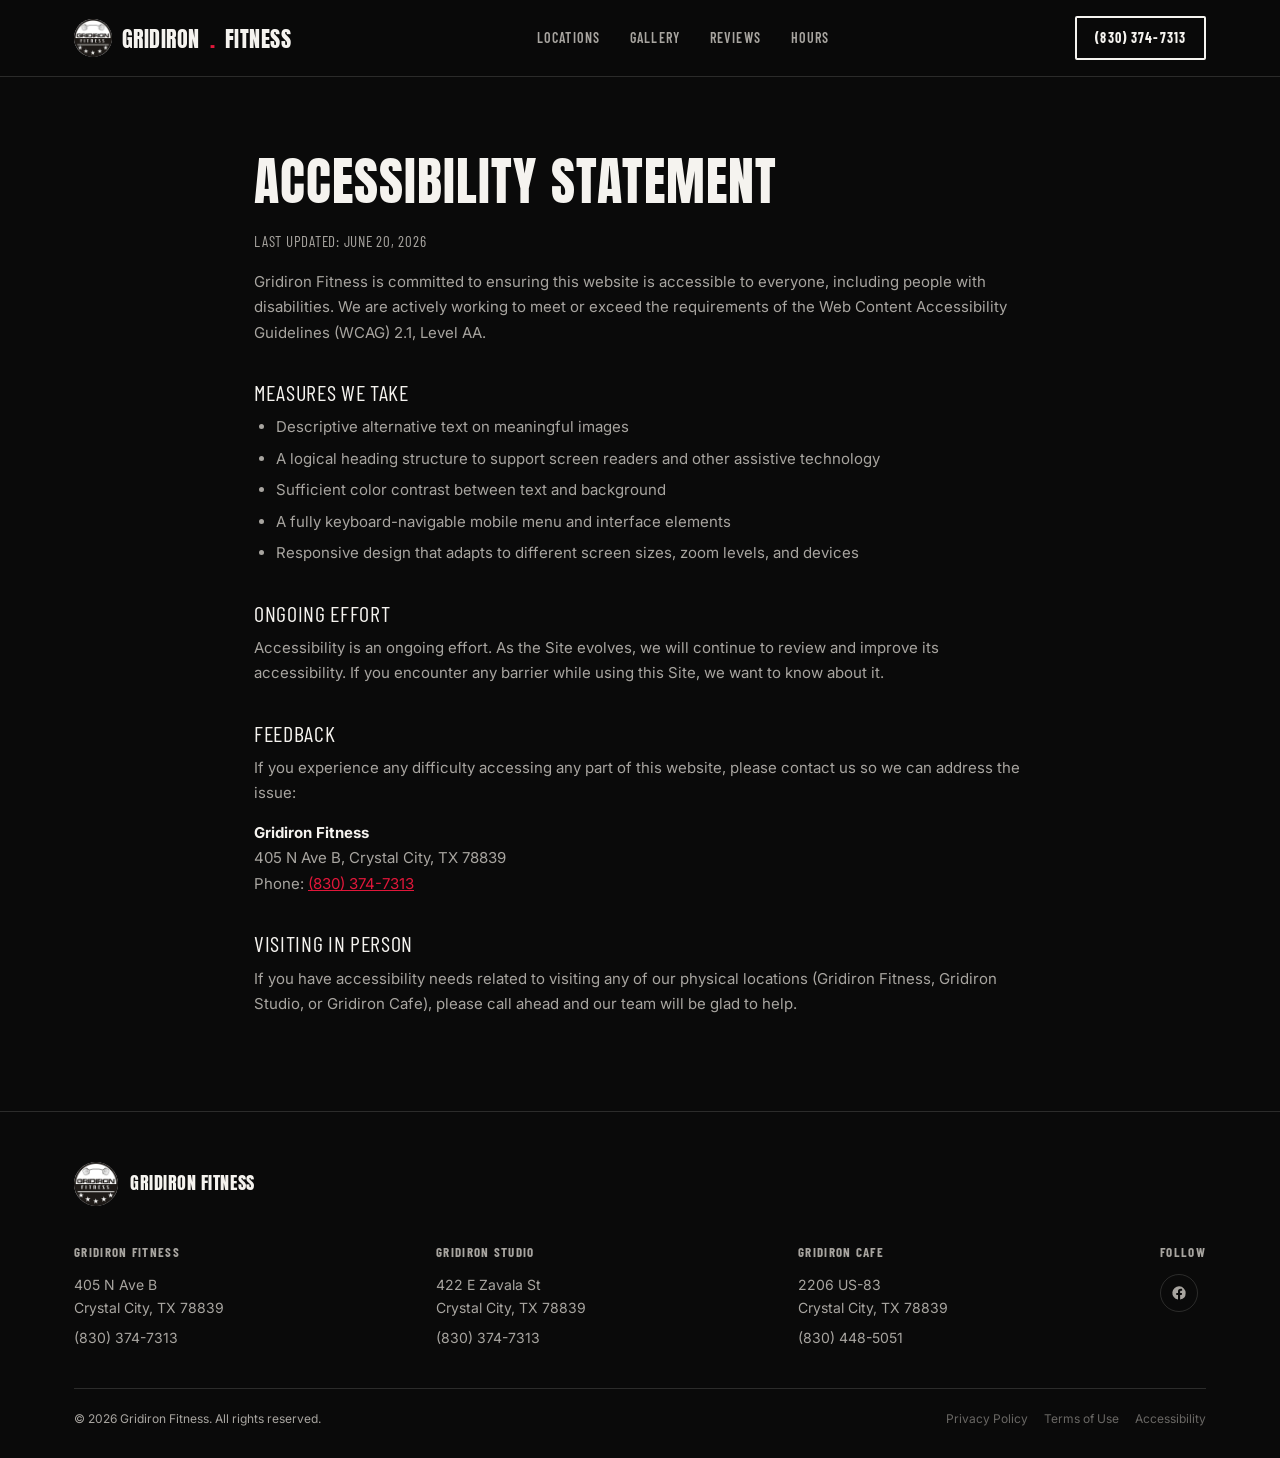
==== accessibility.html @ 824ed654 "Add files via upload" ====
<!DOCTYPE html>
<html lang="en">
<head>
<meta charset="UTF-8">
<meta name="viewport" content="width=device-width, initial-scale=1.0, maximum-scale=5.0">
<link rel="icon" type="image/webp" href="images/favicon.webp">
<link rel="apple-touch-icon" href="images/favicon.webp">
<meta name="theme-color" content="#c8102e">
<link rel="stylesheet" href="styles.css">
<link rel="preconnect" href="https://fonts.googleapis.com">
<link rel="preconnect" href="https://fonts.gstatic.com" crossorigin>
<link href="https://fonts.googleapis.com/css2?family=Anton&family=Barlow+Condensed:wght@500;600;700&family=Inter:wght@400;500;600;700&display=swap" rel="stylesheet">
<title>Accessibility | Gridiron Fitness</title>
<meta name="description" content="Accessibility Statement for the Gridiron Fitness website — our commitment to an accessible experience for all visitors.">
<meta name="robots" content="noindex, follow">
<link rel="canonical" href="https://gridironfitnesstx.com/accessibility.html">
</head>
<body>

<header>
  <nav>
    <a href="index.html" class="logo"><img src="images/gridiron-fitness-logo.webp" alt="Gridiron Fitness logo" class="logo-img">GRIDIRON<span>.</span>FITNESS</a>
    <div class="nav-links">
      <a href="index.html#facilities">Locations</a>
      <a href="index.html#gallery">Gallery</a>
      <a href="index.html#reviews">Reviews</a>
      <a href="index.html#location">Hours</a>
    </div>
    <a href="tel:+18303747313" class="nav-cta">(830) 374-7313</a>
    <button class="burger" id="burgerBtn" aria-label="Open menu">
      <span></span><span></span><span></span>
    </button>
  </nav>
  <div class="mobile-menu" id="mobileMenu">
    <a href="index.html#facilities">Locations</a>
    <a href="index.html#gallery">Gallery</a>
    <a href="index.html#reviews">Reviews</a>
    <a href="index.html#location">Hours</a>
    <a href="tel:+18303747313" class="cta">Call (830) 374-7313</a>
  </div>
</header>

<main class="legal-page">
  <div class="wrap">

    <h1>Accessibility Statement</h1>
    <p class="legal-updated">Last Updated: June 20, 2026</p>

    <p>Gridiron Fitness is committed to ensuring this website is accessible to everyone, including people with disabilities. We are actively working to meet or exceed the requirements of the Web Content Accessibility Guidelines (WCAG) 2.1, Level AA.</p>

    <h2>Measures We Take</h2>
    <ul>
      <li>Descriptive alternative text on meaningful images</li>
      <li>A logical heading structure to support screen readers and other assistive technology</li>
      <li>Sufficient color contrast between text and background</li>
      <li>A fully keyboard-navigable mobile menu and interface elements</li>
      <li>Responsive design that adapts to different screen sizes, zoom levels, and devices</li>
    </ul>

    <h2>Ongoing Effort</h2>
    <p>Accessibility is an ongoing effort. As the Site evolves, we will continue to review and improve its accessibility. If you encounter any barrier while using this Site, we want to know about it.</p>

    <h2>Feedback</h2>
    <p>If you experience any difficulty accessing any part of this website, please contact us so we can address the issue:</p>
    <p><strong>Gridiron Fitness</strong><br>
    405 N Ave B, Crystal City, TX 78839<br>
    Phone: <a href="tel:+18303747313">(830) 374-7313</a></p>

    <h2>Visiting In Person</h2>
    <p>If you have accessibility needs related to visiting any of our physical locations (Gridiron Fitness, Gridiron Studio, or Gridiron Cafe), please call ahead and our team will be glad to help.</p>

  </div>
</main>

<footer>
  <div class="wrap">
    <div class="footer-brand">
      <img src="images/gridiron-fitness-logo-2.webp" alt="Gridiron Fitness logo" class="footer-logo">
      <span>GRIDIRON FITNESS</span>
    </div>
    <div class="footer-grid">
      <div class="footer-col">
        <h4>Gridiron Fitness</h4>
        <p>405 N Ave B<br>Crystal City, TX 78839</p>
        <a href="tel:+18303747313">(830) 374-7313</a>
      </div>
      <div class="footer-col">
        <h4>Gridiron Studio</h4>
        <p>422 E Zavala St<br>Crystal City, TX 78839</p>
        <a href="tel:+18303747313">(830) 374-7313</a>
      </div>
      <div class="footer-col">
        <h4>Gridiron Cafe</h4>
        <p>2206 US-83<br>Crystal City, TX 78839</p>
        <a href="tel:+18304485051">(830) 448-5051</a>
      </div>
      <div class="footer-col">
        <h4>Follow</h4>
        <div class="social-row">
          <a href="https://www.facebook.com/gridironfitnesstx/" target="_blank" rel="noopener" aria-label="Facebook">
            <svg width="16" height="16" viewBox="0 0 24 24" fill="currentColor"><path d="M22 12a10 10 0 1 0-11.5 9.9v-7H7.9V12h2.6V9.8c0-2.6 1.5-4 3.9-4 1.1 0 2.3.2 2.3.2v2.5h-1.3c-1.3 0-1.7.8-1.7 1.6V12h2.8l-.4 2.9h-2.4v7A10 10 0 0 0 22 12z"/></svg>
          </a>
        </div>
      </div>
    </div>
    <div class="footer-legal">
      <p>© 2026 Gridiron Fitness. All rights reserved.</p>
      <div style="display:flex; gap:16px; flex-wrap:wrap;">
        <a href="privacy-policy.html">Privacy Policy</a>
        <a href="terms-of-use.html">Terms of Use</a>
        <a href="accessibility.html">Accessibility</a>
      </div>
    </div>
  </div>
</footer>


<script>
const burgerBtn = document.getElementById('burgerBtn');
const mobileMenu = document.getElementById('mobileMenu');
burgerBtn.addEventListener('click', () => {
  mobileMenu.classList.toggle('open');
});
mobileMenu.querySelectorAll('a').forEach(a => {
  a.addEventListener('click', () => mobileMenu.classList.remove('open'));
});
</script>

</body>
</html>
---- styles.css ----
:root{
  --black:#0a0a0a;
  --black-2:#141414;
  --black-3:#1f1f1f;
  --red:#c8102e;
  --red-deep:#7a0c1d;
  --red-bright:#e0173a;
  --white:#f5f3ef;
  --white-dim:#a8a5a0;
  --line: rgba(245,243,239,0.14);
  --maxw: 1180px;
}
*{box-sizing:border-box; margin:0; padding:0;}
html{scroll-behavior:smooth;}
body{
  background:var(--black);
  color:var(--white);
  font-family:'Inter',sans-serif;
  line-height:1.6;
  -webkit-font-smoothing:antialiased;
  overflow-x:hidden;
}
img{max-width:100%; display:block;}
a{color:inherit; text-decoration:none;}
.wrap{max-width:var(--maxw); margin:0 auto; padding:0 24px;}
.eyebrow{
  font-family:'Barlow Condensed',sans-serif;
  font-weight:700;
  text-transform:uppercase;
  letter-spacing:0.22em;
  font-size:13px;
  color:var(--red-bright);
}
h1,h2,h3{font-family:'Anton',sans-serif; font-weight:400; letter-spacing:0.01em; text-transform:uppercase;}
h2{font-size:clamp(28px,4.5vw,46px); margin-bottom:14px; line-height:1.05;}
h3{font-size:20px; letter-spacing:0.03em;}
p{color:var(--white-dim);}
.section{padding:80px 0;}
.section-head{max-width:640px; margin-bottom:48px;}
.section-head.center{margin-left:auto; margin-right:auto; text-align:center;}

/* yard-line divider */
.yardline{
  width:100%; height:1px;
  background-image:repeating-linear-gradient(90deg,var(--line) 0 18px, transparent 18px 34px);
}

/* Buttons */
.btn{
  display:inline-flex; align-items:center; gap:8px;
  font-family:'Barlow Condensed',sans-serif;
  font-weight:700; text-transform:uppercase; letter-spacing:0.1em;
  font-size:15px;
  padding:14px 28px;
  border-radius:2px;
  cursor:pointer;
  border:2px solid transparent;
  transition:transform .15s ease, background .2s ease, color .2s ease, border-color .2s ease;
}
.btn:hover{transform:translateY(-2px);}
.btn-primary{background:var(--red); color:var(--white);}
.btn-primary:hover{background:var(--red-bright);}
.btn-outline{border-color:var(--white); color:var(--white); background:transparent;}
.btn-outline:hover{background:var(--white); color:var(--black);}

/* NAV */
header{
  position:fixed; top:0; left:0; right:0; z-index:200;
  background:rgba(10,10,10,0.92);
  backdrop-filter:blur(8px);
  border-bottom:1px solid var(--line);
}
nav{
  max-width:var(--maxw); margin:0 auto; padding:16px 24px;
  display:flex; align-items:center; justify-content:space-between;
}
.logo{
  font-family:'Anton',sans-serif; font-size:22px; letter-spacing:0.02em; text-transform:uppercase; color:var(--white);
  display:flex; align-items:center; gap:10px;
}
.logo-img{height:38px; width:38px; border-radius:50%; object-fit:cover;}
.logo span{color:var(--red-bright);}
.nav-links{display:none; gap:30px; align-items:center;}
.nav-links a{
  font-family:'Barlow Condensed',sans-serif; font-weight:600; text-transform:uppercase; letter-spacing:0.08em; font-size:14px;
  color:var(--white-dim);
}
.nav-links a:hover{color:var(--white);}
.nav-cta{
  display:none;
  border:2px solid var(--white); color:var(--white);
  font-family:'Barlow Condensed',sans-serif; font-weight:700; text-transform:uppercase; letter-spacing:0.08em; font-size:14px;
  padding:9px 18px; border-radius:2px;
  transition:background .2s, color .2s;
}
.nav-cta:hover{background:var(--white); color:var(--black);}
.burger{
  display:flex; flex-direction:column; gap:5px; background:none; border:none; cursor:pointer; padding:6px;
}
.burger span{width:24px; height:2px; background:var(--white); transition:.2s;}
.mobile-menu{
  display:none; flex-direction:column; gap:0;
  background:var(--black-2); border-bottom:1px solid var(--line);
}
.mobile-menu.open{display:flex;}
.mobile-menu a{
  padding:16px 24px; border-top:1px solid var(--line);
  font-family:'Barlow Condensed',sans-serif; font-weight:600; text-transform:uppercase; letter-spacing:0.08em; font-size:15px;
  color:var(--white-dim);
}
.mobile-menu a.cta{color:var(--red-bright);}

@media(min-width:880px){
  .nav-links{display:flex;}
  .nav-cta{display:inline-block;}
  .burger{display:none;}
}

/* HERO */
.hero{
  position:relative;
  min-height:100svh;
  display:flex; align-items:center;
  padding-top:90px;
  background:var(--black-2);
  overflow:hidden;
}
.hero-bg-img{
  position:absolute; inset:0; width:100%; height:100%;
  object-fit:cover; object-position:center 35%;
  z-index:0;
}
.hero::before{
  /* faint oversized yard number for texture - signature element */
  content:"45";
  position:absolute;
  right:-40px; top:50%; transform:translateY(-50%);
  font-family:'Anton',sans-serif;
  font-size:min(60vw,560px);
  color:rgba(245,243,239,0.05);
  line-height:1;
  pointer-events:none;
  user-select:none;
  z-index:1;
}
.hero::after{
  content:"";
  position:absolute; inset:0;
  background:
    radial-gradient(ellipse at 70% 20%, rgba(200,16,46,0.22), transparent 55%),
    linear-gradient(180deg, rgba(10,10,10,0.62), rgba(10,10,10,0.95));
  z-index:1;
  pointer-events:none;
}
.hero-inner{position:relative; z-index:2; max-width:var(--maxw); margin:0 auto; padding:60px 24px; width:100%;}
.hero h1{
  font-size:clamp(40px,8vw,84px);
  line-height:0.96;
  margin:18px 0 22px;
  max-width:820px;
}
.hero h1 .accent{color:var(--red-bright);}
.hero-sub{font-size:18px; max-width:520px; margin-bottom:34px;}
.hero-actions{display:flex; flex-wrap:wrap; gap:14px;}

/* photo upload note for hero (visible only as html comment guidance) */
.hero-photo-note{
  margin-top:28px; font-size:13px; color:var(--white-dim);
  border-left:2px solid var(--red); padding-left:12px;
}

/* SCOREBOARD STAT STRIP */
.scoreboard{
  background:var(--black-2);
  border-top:1px solid var(--line);
  border-bottom:1px solid var(--line);
}
.scoreboard-grid{
  display:grid; grid-template-columns:repeat(2,1fr); 
  max-width:var(--maxw); margin:0 auto;
}
.score-cell{
  padding:28px 20px; text-align:center;
  border-right:1px solid var(--line);
  border-bottom:1px solid var(--line);
}
.score-cell:nth-child(2n){border-right:none;}
.score-num{
  font-family:'Anton',sans-serif; font-size:clamp(30px,5vw,46px);
  color:var(--red-bright);
  text-shadow:0 0 18px rgba(224,23,58,0.35);
}
.score-label{
  font-family:'Barlow Condensed',sans-serif; font-weight:600; text-transform:uppercase; letter-spacing:0.12em; font-size:12px;
  color:var(--white-dim); margin-top:4px;
}
@media(min-width:700px){
  .scoreboard-grid{grid-template-columns:repeat(4,1fr);}
  .score-cell:nth-child(2n){border-right:1px solid var(--line);}
  .score-cell:nth-child(4n){border-right:none;}
  .score-cell{border-bottom:none;}
}

/* GALLERY */
.gallery-grid{
  display:grid; grid-template-columns:1fr 1fr; gap:14px;
}
.insta-grid{display:grid; grid-template-columns:1fr; gap:20px; justify-items:center;}
.insta-grid .instagram-media{ width:100% !important; max-width:340px !important; min-width:0 !important; }
@media(min-width:700px){.gallery-grid{grid-template-columns:repeat(3,1fr);} .insta-grid{grid-template-columns:repeat(3,1fr);}}
.gallery-item{
  position:relative; aspect-ratio:4/5; overflow:hidden;
  border:1px solid var(--line); background:var(--black-2);
  cursor:pointer;
}
.gallery-item img{width:100%; height:100%; object-fit:cover; transition:transform .35s ease;}
.gallery-item:hover img{transform:scale(1.05);}
.photo-placeholder{
  width:100%; height:100%;
  display:flex; flex-direction:column; align-items:center; justify-content:center; gap:10px;
  text-align:center; padding:16px;
  border:1px dashed rgba(245,243,239,0.25);
}
.photo-placeholder svg{width:34px; height:34px; opacity:0.5;}
.photo-placeholder p{
  font-family:'Barlow Condensed',sans-serif; font-weight:600; text-transform:uppercase; letter-spacing:0.06em; font-size:13px;
  color:var(--white-dim);
}
.photo-placeholder small{color:rgba(168,165,160,0.6); font-size:11px;}

/* FACILITIES (three spots) */
.facility-grid{display:grid; grid-template-columns:1fr; gap:20px;}
@media(min-width:700px){.facility-grid{grid-template-columns:repeat(2,1fr);}}
@media(min-width:1040px){.facility-grid{grid-template-columns:repeat(3,1fr);}}
.facility-card{
  padding:36px 30px;
  border:1px solid var(--line);
}
.facility-card.dark{background:var(--black-2);}
.facility-card.redfill{background:linear-gradient(160deg,var(--red-deep),var(--black-2) 70%);}
.facility-card.black3{background:var(--black-3);}
.facility-tag{
  display:inline-block; font-family:'Barlow Condensed',sans-serif; font-weight:700; text-transform:uppercase; letter-spacing:0.1em; font-size:12px;
  padding:5px 12px; border:1px solid var(--red-bright); color:var(--red-bright); margin-bottom:16px;
}
.facility-card h3{font-size:26px; margin-bottom:6px;}
.facility-meta{font-family:'Barlow Condensed',sans-serif; letter-spacing:0.04em; color:var(--white-dim); font-size:14px; margin-bottom:16px;}
.facility-card ul{list-style:none; margin:18px 0 24px;}
.facility-card li{padding:7px 0; border-top:1px solid var(--line); color:var(--white-dim); font-size:15px;}
.facility-card li:first-child{border-top:none;}
.facility-actions{display:flex; gap:10px; flex-wrap:wrap;}

/* REVIEWS */
.review-grid{display:grid; grid-template-columns:1fr; gap:18px;}
@media(min-width:780px){.review-grid{grid-template-columns:repeat(3,1fr);}}
.review-card{
  background:var(--black-2); border:1px solid var(--line); padding:26px;
  display:flex; flex-direction:column; gap:14px;
}
.stars{color:var(--red-bright); font-size:16px; letter-spacing:2px;}
.review-card p{color:var(--white); font-size:15px; flex:1;}
.review-meta{
  font-family:'Barlow Condensed',sans-serif; text-transform:uppercase; letter-spacing:0.06em; font-size:12px; color:var(--white-dim);
  border-top:1px solid var(--line); padding-top:12px;
}

/* BIO / community */
.bio{
  background:var(--black-2);
  position:relative;
}
.bio-grid{display:grid; grid-template-columns:1fr; gap:36px; align-items:center;}
@media(min-width:880px){.bio-grid{grid-template-columns:1fr 1fr;}}
.bio-quote{
  border-left:3px solid var(--red); padding-left:22px;
  font-family:'Anton',sans-serif; font-size:clamp(20px,2.6vw,30px); text-transform:none; line-height:1.25; letter-spacing:0;
  color:var(--white);
}
.bio-photo-slot{aspect-ratio:1/1;}

/* LOCATION/HOURS */
.location-grid{display:grid; grid-template-columns:1fr; gap:30px;}
@media(min-width:700px){.location-grid{grid-template-columns:1fr 1fr;}}
@media(min-width:1040px){.location-grid{grid-template-columns:repeat(3,1fr);}}
.info-block{border:1px solid var(--line); padding:28px;}
.info-block h3{margin-bottom:16px;}
.hours-row{display:flex; justify-content:space-between; padding:8px 0; border-top:1px solid var(--line); font-size:14px; color:var(--white-dim); font-family:'Barlow Condensed',sans-serif; letter-spacing:0.03em;}
.hours-row:first-of-type{border-top:none;}
.hours-row span:last-child{color:var(--white);}

/* CTA BAND */
.cta-band{
  background:linear-gradient(120deg,var(--red-deep),var(--red) 60%, var(--red-deep));
  text-align:center; padding:70px 24px;
}
.cta-band h2{color:var(--white);}
.cta-band p{color:rgba(245,243,239,0.85); max-width:520px; margin:0 auto 28px;}
.cta-band .btn-outline{border-color:var(--white);}

/* FOOTER */
footer{padding:50px 0 30px; border-top:1px solid var(--line);}
.footer-brand{display:flex; align-items:center; gap:12px; margin-bottom:36px;}
.footer-logo{width:44px; height:44px; border-radius:50%; object-fit:cover;}
.footer-brand span{font-family:'Anton',sans-serif; font-size:18px; letter-spacing:0.03em; color:var(--white);}
.footer-grid{display:flex; flex-wrap:wrap; justify-content:space-between; gap:30px; margin-bottom:30px;}
.footer-col h4{font-family:'Barlow Condensed',sans-serif; text-transform:uppercase; letter-spacing:0.1em; font-size:13px; color:var(--white-dim); margin-bottom:12px;}
.footer-col a, .footer-col p{display:block; font-size:14px; color:var(--white-dim); margin-bottom:8px;}
.footer-col a:hover{color:var(--white);}
.social-row{display:flex; gap:14px;}
.social-row a{
  width:38px; height:38px; border:1px solid var(--line); display:flex; align-items:center; justify-content:center; border-radius:50%;
}
.social-row a:hover{border-color:var(--red-bright);}
.footer-legal{font-size:12px; color:rgba(168,165,160,0.6); border-top:1px solid var(--line); padding-top:20px; display:flex; flex-wrap:wrap; gap:16px; justify-content:space-between;}
.footer-legal a{color:rgba(168,165,160,0.6);}
.footer-legal a:hover{color:var(--white);}

/* LIGHTBOX */
.lightbox{
  position:fixed; inset:0; background:rgba(10,10,10,0.94); z-index:500;
  display:none; align-items:center; justify-content:center; padding:30px;
}
.lightbox.open{display:flex;}
.lightbox img{max-width:90vw; max-height:85vh; border:2px solid var(--red);}
.lightbox-close{
  position:absolute; top:24px; right:28px; font-size:32px; color:var(--white); background:none; border:none; cursor:pointer;
}

/* reveal animation */
.reveal{opacity:0; transform:translateY(18px); transition:opacity .6s ease, transform .6s ease;}
.reveal.in{opacity:1; transform:translateY(0);}
@media(prefers-reduced-motion: reduce){
  .reveal{opacity:1; transform:none; transition:none;}
  html{scroll-behavior:auto;}
}

@media(min-width:880px){
  .hero-actions{gap:16px;}
}


/* ===== LEGAL / CONTENT PAGES ===== */
.legal-page{ padding:140px 0 80px; }
.legal-page .wrap{ max-width:820px; }
.legal-page h1{
  font-family:'Anton',sans-serif; text-transform:uppercase; letter-spacing:0.02em;
  font-size:clamp(32px,5vw,52px); margin-bottom:6px;
}
.legal-updated{ color:var(--white-dim); font-size:13px; margin-bottom:40px; font-family:'Barlow Condensed',sans-serif; text-transform:uppercase; letter-spacing:0.05em; }
.legal-page h2{
  font-family:'Barlow Condensed',sans-serif; text-transform:uppercase; letter-spacing:0.03em;
  font-size:22px; margin-top:36px; margin-bottom:10px; color:var(--white);
}
.legal-page p{ margin-bottom:14px; font-size:15px; line-height:1.7; }
.legal-page ul{ margin:0 0 14px 22px; }
.legal-page li{ color:var(--white-dim); font-size:15px; line-height:1.7; margin-bottom:6px; }
.legal-page a{ color:var(--red-bright); text-decoration:underline; }
.legal-page a:hover{ color:var(--white); }
.legal-page strong{ color:var(--white); }
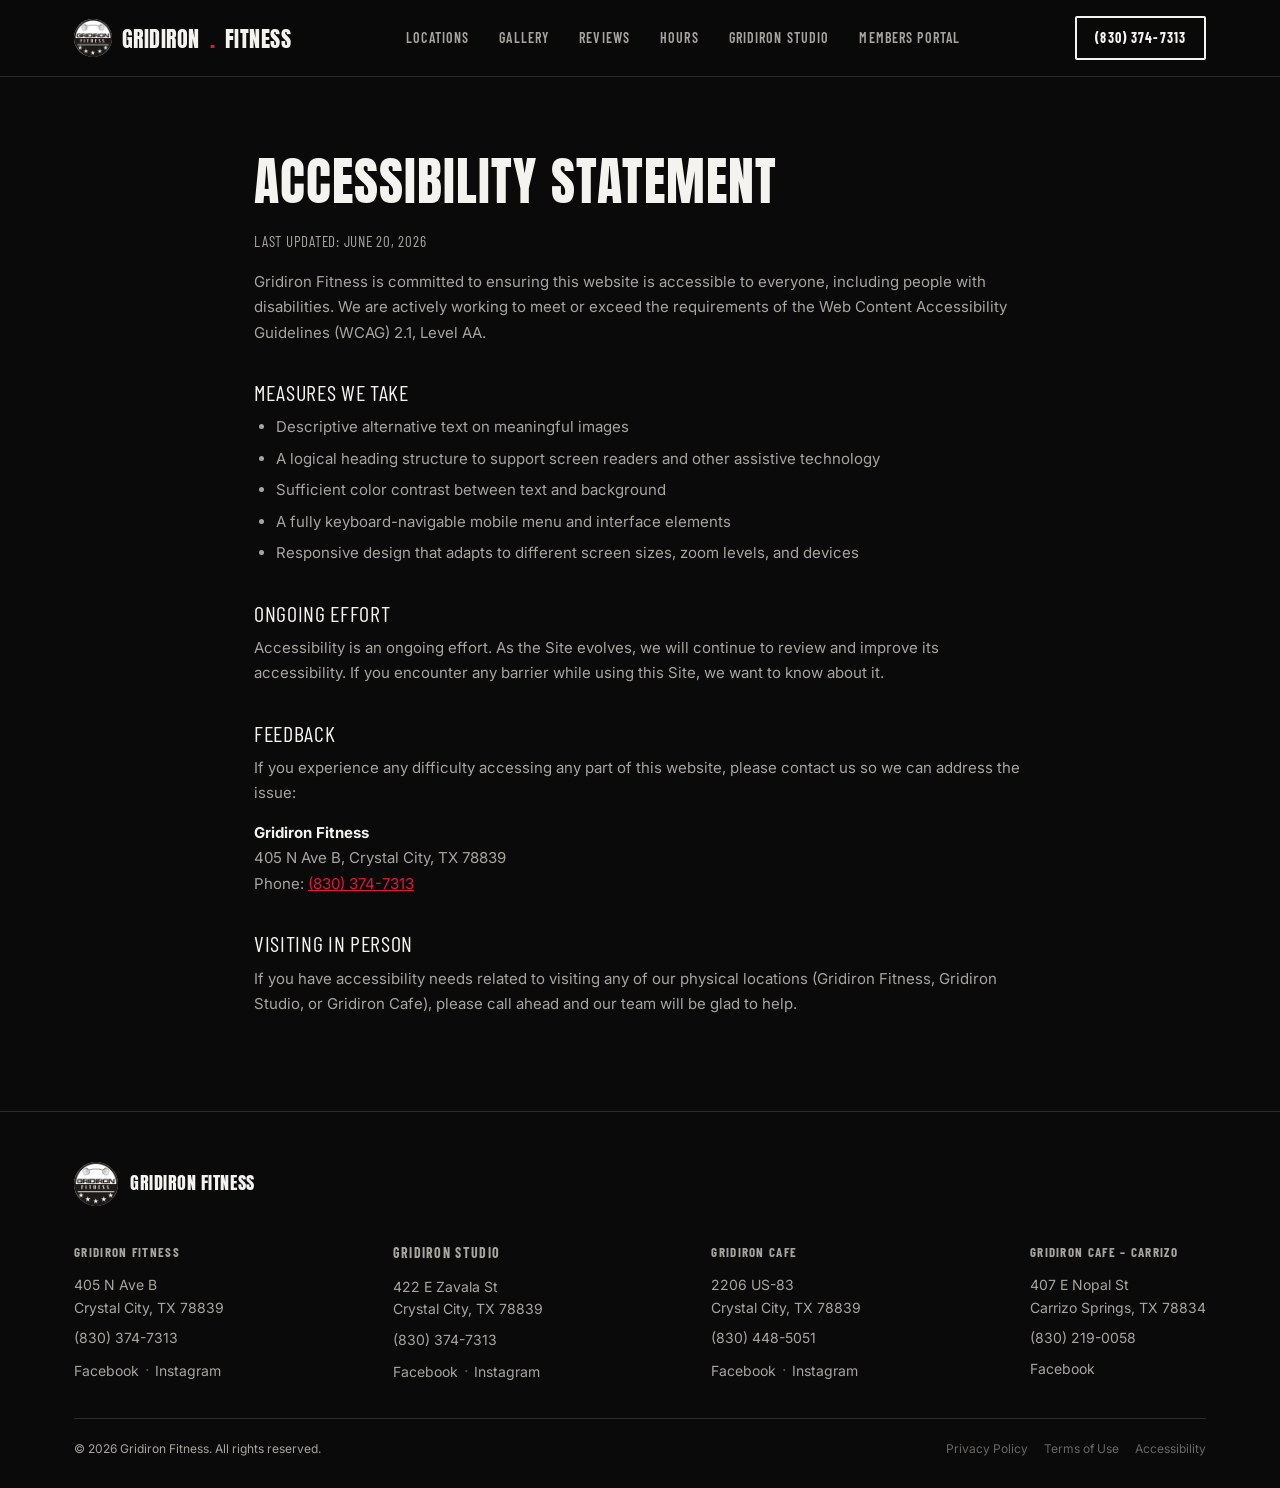
==== commit 46eb37fe: "Add files via upload" ====
--- a/accessibility.html
+++ b/accessibility.html
@@ -25,6 +25,8 @@
       <a href="index.html#gallery">Gallery</a>
       <a href="index.html#reviews">Reviews</a>
       <a href="index.html#location">Hours</a>
+      <a href="studio.html">Gridiron Studio</a>
+      <a href="members.html">Members Portal</a>
     </div>
     <a href="tel:+18303747313" class="nav-cta">(830) 374-7313</a>
     <button class="burger" id="burgerBtn" aria-label="Open menu">
@@ -36,6 +38,8 @@
     <a href="index.html#gallery">Gallery</a>
     <a href="index.html#reviews">Reviews</a>
     <a href="index.html#location">Hours</a>
+    <a href="studio.html">Gridiron Studio</a>
+    <a href="members.html">Members Portal</a>
     <a href="tel:+18303747313" class="cta">Call (830) 374-7313</a>
   </div>
 </header>
@@ -83,24 +87,25 @@
         <h4>Gridiron Fitness</h4>
         <p>405 N Ave B<br>Crystal City, TX 78839</p>
         <a href="tel:+18303747313">(830) 374-7313</a>
+        <div class="footer-social-line"><a href="https://www.facebook.com/gridironfitnesstx/" target="_blank" rel="noopener">Facebook</a><span class="sep">·</span><a href="https://www.instagram.com/gridironfitness830/" target="_blank" rel="noopener">Instagram</a></div>
       </div>
       <div class="footer-col">
-        <h4>Gridiron Studio</h4>
+        <h4><a href="studio.html">Gridiron Studio</a></h4>
         <p>422 E Zavala St<br>Crystal City, TX 78839</p>
         <a href="tel:+18303747313">(830) 374-7313</a>
+        <div class="footer-social-line"><a href="https://www.facebook.com/gridironfitnesstx/" target="_blank" rel="noopener">Facebook</a><span class="sep">·</span><a href="https://www.instagram.com/gridironfitness830/" target="_blank" rel="noopener">Instagram</a></div>
       </div>
       <div class="footer-col">
         <h4>Gridiron Cafe</h4>
         <p>2206 US-83<br>Crystal City, TX 78839</p>
         <a href="tel:+18304485051">(830) 448-5051</a>
+        <div class="footer-social-line"><a href="https://www.facebook.com/GridironNutrition830/" target="_blank" rel="noopener">Facebook</a><span class="sep">·</span><a href="https://www.instagram.com/gridiron_cafe/" target="_blank" rel="noopener">Instagram</a></div>
       </div>
       <div class="footer-col">
-        <h4>Follow</h4>
-        <div class="social-row">
-          <a href="https://www.facebook.com/gridironfitnesstx/" target="_blank" rel="noopener" aria-label="Facebook">
-            <svg width="16" height="16" viewBox="0 0 24 24" fill="currentColor"><path d="M22 12a10 10 0 1 0-11.5 9.9v-7H7.9V12h2.6V9.8c0-2.6 1.5-4 3.9-4 1.1 0 2.3.2 2.3.2v2.5h-1.3c-1.3 0-1.7.8-1.7 1.6V12h2.8l-.4 2.9h-2.4v7A10 10 0 0 0 22 12z"/></svg>
-          </a>
-        </div>
+        <h4>Gridiron Cafe – Carrizo</h4>
+        <p>407 E Nopal St<br>Carrizo Springs, TX 78834</p>
+        <a href="tel:+18302190058">(830) 219-0058</a>
+        <a href="https://facebook.com/gridironcafecs" target="_blank" rel="noopener">Facebook</a>
       </div>
     </div>
     <div class="footer-legal">
@@ -124,6 +129,7 @@
 mobileMenu.querySelectorAll('a').forEach(a => {
   a.addEventListener('click', () => mobileMenu.classList.remove('open'));
 });
+
 </script>
 
 </body>
--- a/styles.css
+++ b/styles.css
@@ -115,6 +115,64 @@
   .nav-cta{display:inline-block;}
   .burger{display:none;}
 }
+
+/* NAV DROPDOWN — Gridiron Studio schedule */
+.nav-dropdown{position:relative;}
+.nav-dropdown-trigger{
+  display:flex; align-items:center; gap:5px;
+  background:none; border:none; cursor:pointer;
+  font-family:'Barlow Condensed',sans-serif; font-weight:600; text-transform:uppercase; letter-spacing:0.08em; font-size:14px;
+  color:var(--white-dim);
+  padding:0;
+}
+.nav-dropdown-trigger:hover, .nav-dropdown.open .nav-dropdown-trigger{color:var(--white);}
+.nav-dropdown-trigger svg{width:10px; height:10px; transition:transform .2s ease;}
+.nav-dropdown.open .nav-dropdown-trigger svg{transform:rotate(180deg);}
+.nav-dropdown-panel{
+  position:absolute; top:calc(100% + 16px); right:0;
+  width:300px;
+  background:var(--black-2); border:1px solid var(--line);
+  padding:22px;
+  opacity:0; visibility:hidden; transform:translateY(8px);
+  transition:opacity .18s ease, transform .18s ease, visibility .18s;
+  z-index:250;
+}
+.nav-dropdown.open .nav-dropdown-panel,
+.nav-dropdown:hover .nav-dropdown-panel,
+.nav-dropdown:focus-within .nav-dropdown-panel{
+  opacity:1; visibility:visible; transform:translateY(0);
+}
+.nav-dropdown-panel .facility-tag{margin-bottom:12px;}
+.nav-dropdown-panel h4{
+  font-family:'Anton',sans-serif; font-size:17px; text-transform:uppercase; letter-spacing:0.02em; color:var(--white); margin-bottom:14px;
+}
+.nav-dropdown-panel .hours-row{font-size:13px;}
+.nav-dropdown-panel .schedule-note{
+  font-size:12px; color:var(--white-dim); margin:14px 0 16px; line-height:1.5;
+}
+.nav-dropdown-panel .btn{width:100%; justify-content:center; font-size:13px; padding:11px 20px;}
+
+/* Mobile accordion version, inside .mobile-menu */
+.mobile-dropdown{border-top:1px solid var(--line);}
+.mobile-dropdown-trigger{
+  width:100%; display:flex; align-items:center; justify-content:space-between;
+  padding:16px 24px; background:none; border:none; cursor:pointer;
+  font-family:'Barlow Condensed',sans-serif; font-weight:600; text-transform:uppercase; letter-spacing:0.08em; font-size:15px;
+  color:var(--white-dim);
+}
+.mobile-dropdown-trigger svg{width:11px; height:11px; transition:transform .2s ease;}
+.mobile-dropdown.open .mobile-dropdown-trigger svg{transform:rotate(180deg);}
+.mobile-dropdown.open .mobile-dropdown-trigger{color:var(--white);}
+.mobile-dropdown-panel{
+  display:none;
+  padding:0 24px 20px;
+}
+.mobile-dropdown.open .mobile-dropdown-panel{display:block;}
+.mobile-dropdown-panel .hours-row{font-size:13px;}
+.mobile-dropdown-panel .schedule-note{
+  font-size:12px; color:var(--white-dim); margin:12px 0 16px; line-height:1.5;
+}
+.mobile-dropdown-panel .btn{width:100%; justify-content:center; font-size:13px; padding:11px 20px;}
 
 /* HERO */
 .hero{
@@ -163,6 +221,13 @@
 .hero-sub{font-size:18px; max-width:520px; margin-bottom:34px;}
 .hero-actions{display:flex; flex-wrap:wrap; gap:14px;}
 
+/* Rotating hero headline */
+.hero h1.rotator{transition:opacity .45s ease;}
+.hero h1.rotator.fade{opacity:0;}
+@media(prefers-reduced-motion: reduce){
+  .hero h1.rotator{transition:none;}
+}
+
 /* photo upload note for hero (visible only as html comment guidance) */
 .hero-photo-note{
   margin-top:28px; font-size:13px; color:var(--white-dim);
@@ -231,7 +296,8 @@
 /* FACILITIES (three spots) */
 .facility-grid{display:grid; grid-template-columns:1fr; gap:20px;}
 @media(min-width:700px){.facility-grid{grid-template-columns:repeat(2,1fr);}}
-@media(min-width:1040px){.facility-grid{grid-template-columns:repeat(3,1fr);}}
+@media(min-width:1040px){.facility-grid{grid-template-columns:repeat(2,1fr);}}
+@media(min-width:1280px){.facility-grid{grid-template-columns:repeat(4,1fr);}}
 .facility-card{
   padding:36px 30px;
   border:1px solid var(--line);
@@ -315,6 +381,10 @@
 .footer-legal a{color:rgba(168,165,160,0.6);}
 .footer-legal a:hover{color:var(--white);}
 
+.footer-social-line{margin-top:2px;}
+.footer-social-line a{display:inline; margin-bottom:0;}
+.footer-social-line .sep{color:rgba(168,165,160,0.5); margin:0 6px;}
+
 /* LIGHTBOX */
 .lightbox{
   position:fixed; inset:0; background:rgba(10,10,10,0.94); z-index:500;
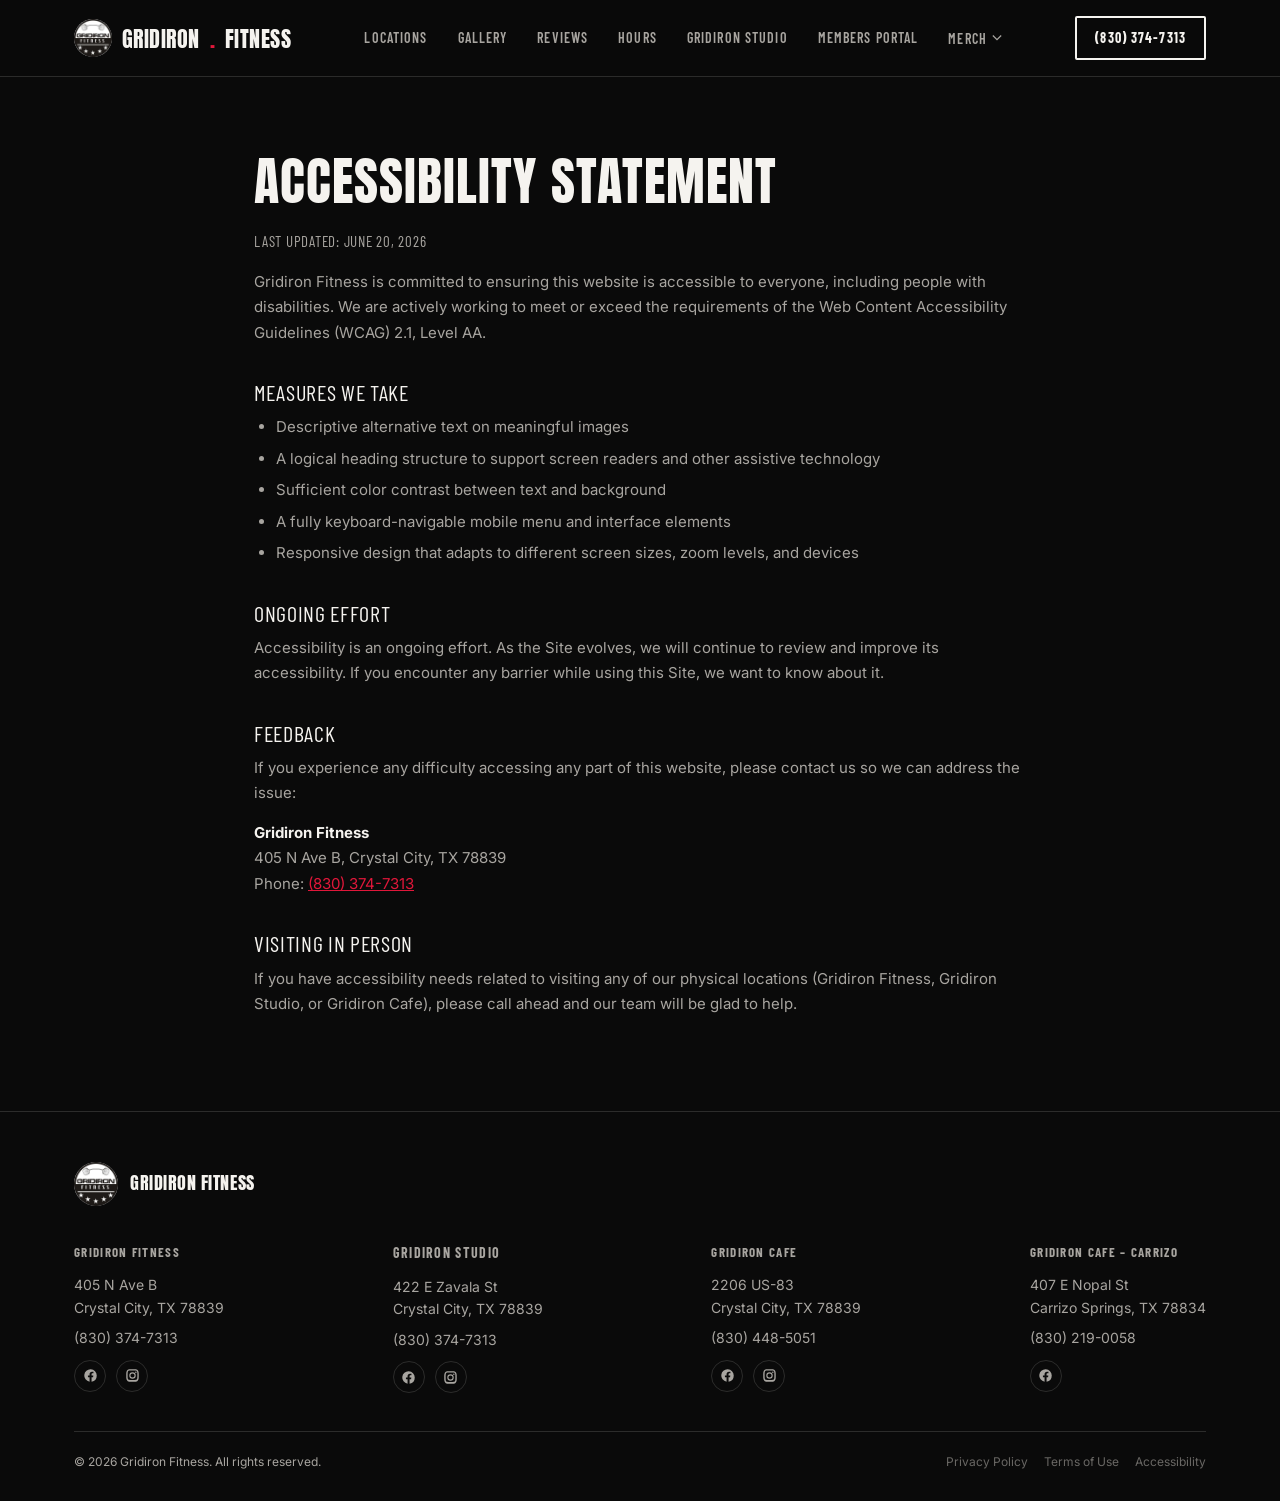
==== commit 262f7bb3: "Add files via upload" ====
--- a/accessibility.html
+++ b/accessibility.html
@@ -27,6 +27,17 @@
       <a href="index.html#location">Hours</a>
       <a href="studio.html">Gridiron Studio</a>
       <a href="members.html">Members Portal</a>
+      <div class="nav-dropdown" id="merchDropdown">
+        <button type="button" class="nav-dropdown-trigger" id="merchTrigger" aria-haspopup="true" aria-expanded="false">
+          Merch
+          <svg viewBox="0 0 12 8" fill="none"><path d="M1 1L6 6L11 1" stroke="currentColor" stroke-width="1.5"/></svg>
+        </button>
+        <div class="nav-dropdown-panel">
+          <span class="facility-tag">Gridiron Gear</span>
+          <h4>Coming Soon</h4>
+          <p class="schedule-note">Our merch store is on the way — check back soon for hoodies, tees, and more.</p>
+        </div>
+      </div>
     </div>
     <a href="tel:+18303747313" class="nav-cta">(830) 374-7313</a>
     <button class="burger" id="burgerBtn" aria-label="Open menu">
@@ -40,6 +51,15 @@
     <a href="index.html#location">Hours</a>
     <a href="studio.html">Gridiron Studio</a>
     <a href="members.html">Members Portal</a>
+    <div class="mobile-dropdown" id="mobileMerchDropdown">
+      <button type="button" class="mobile-dropdown-trigger" id="mobileMerchTrigger" aria-expanded="false">
+        Merch
+        <svg viewBox="0 0 12 8" fill="none"><path d="M1 1L6 6L11 1" stroke="currentColor" stroke-width="1.5"/></svg>
+      </button>
+      <div class="mobile-dropdown-panel">
+        <p class="schedule-note">Our merch store is on the way — check back soon for hoodies, tees, and more.</p>
+      </div>
+    </div>
     <a href="tel:+18303747313" class="cta">Call (830) 374-7313</a>
   </div>
 </header>
@@ -87,25 +107,25 @@
         <h4>Gridiron Fitness</h4>
         <p>405 N Ave B<br>Crystal City, TX 78839</p>
         <a href="tel:+18303747313">(830) 374-7313</a>
-        <div class="footer-social-line"><a href="https://www.facebook.com/gridironfitnesstx/" target="_blank" rel="noopener">Facebook</a><span class="sep">·</span><a href="https://www.instagram.com/gridironfitness830/" target="_blank" rel="noopener">Instagram</a></div>
+        <div class="footer-social-icons"><a href="https://www.facebook.com/gridironfitnesstx/" target="_blank" rel="noopener" aria-label="Facebook"><svg viewBox="0 0 24 24" fill="currentColor"><path d="M22 12a10 10 0 1 0-11.5 9.9v-7H7.9V12h2.6V9.8c0-2.6 1.5-4 3.9-4 1.1 0 2.3.2 2.3.2v2.5h-1.3c-1.3 0-1.7.8-1.7 1.6V12h2.8l-.4 2.9h-2.4v7A10 10 0 0 0 22 12z"/></svg></a><a href="https://www.instagram.com/gridironfitness830/" target="_blank" rel="noopener" aria-label="Instagram"><svg viewBox="0 0 24 24" fill="currentColor"><path d="M12 2c2.72 0 3.06.01 4.12.06 1.07.05 1.79.22 2.43.46.66.26 1.21.6 1.77 1.15.55.56.9 1.11 1.15 1.77.24.64.41 1.36.46 2.43.05 1.06.06 1.4.06 4.12s-.01 3.06-.06 4.12c-.05 1.07-.22 1.79-.46 2.43a4.9 4.9 0 0 1-1.15 1.77c-.56.55-1.11.9-1.77 1.15-.64.24-1.36.41-2.43.46-1.06.05-1.4.06-4.12.06s-3.06-.01-4.12-.06c-1.07-.05-1.79-.22-2.43-.46a4.9 4.9 0 0 1-1.77-1.15 4.9 4.9 0 0 1-1.15-1.77c-.24-.64-.41-1.36-.46-2.43C2.01 15.06 2 14.72 2 12s.01-3.06.06-4.12c.05-1.07.22-1.79.46-2.43.26-.66.6-1.21 1.15-1.77A4.9 4.9 0 0 1 5.44 2.53c.64-.24 1.36-.41 2.43-.46C8.94 2.01 9.28 2 12 2zm0 1.8c-2.67 0-2.99.01-4.04.06-.87.04-1.34.19-1.66.31-.42.16-.72.36-1.03.67-.31.31-.51.61-.67 1.03-.12.32-.27.79-.31 1.66-.05 1.05-.06 1.37-.06 4.04s.01 2.99.06 4.04c.04.87.19 1.34.31 1.66.16.42.36.72.67 1.03.31.31.61.51 1.03.67.32.12.79.27 1.66.31 1.05.05 1.37.06 4.04.06s2.99-.01 4.04-.06c.87-.04 1.34-.19 1.66-.31.42-.16.72-.36 1.03-.67.31-.31.51-.61.67-1.03.12-.32.27-.79.31-1.66.05-1.05.06-1.37.06-4.04s-.01-2.99-.06-4.04c-.04-.87-.19-1.34-.31-1.66a2.78 2.78 0 0 0-.67-1.03 2.78 2.78 0 0 0-1.03-.67c-.32-.12-.79-.27-1.66-.31-1.05-.05-1.37-.06-4.04-.06zM12 6.87a5.13 5.13 0 1 1 0 10.26 5.13 5.13 0 0 1 0-10.26zm0 1.8a3.33 3.33 0 1 0 0 6.66 3.33 3.33 0 0 0 0-6.66zm6.54-2a1.2 1.2 0 1 1-2.4 0 1.2 1.2 0 0 1 2.4 0z"/></svg></a></div>
       </div>
       <div class="footer-col">
         <h4><a href="studio.html">Gridiron Studio</a></h4>
         <p>422 E Zavala St<br>Crystal City, TX 78839</p>
         <a href="tel:+18303747313">(830) 374-7313</a>
-        <div class="footer-social-line"><a href="https://www.facebook.com/gridironfitnesstx/" target="_blank" rel="noopener">Facebook</a><span class="sep">·</span><a href="https://www.instagram.com/gridironfitness830/" target="_blank" rel="noopener">Instagram</a></div>
+        <div class="footer-social-icons"><a href="https://www.facebook.com/gridironfitnesstx/" target="_blank" rel="noopener" aria-label="Facebook"><svg viewBox="0 0 24 24" fill="currentColor"><path d="M22 12a10 10 0 1 0-11.5 9.9v-7H7.9V12h2.6V9.8c0-2.6 1.5-4 3.9-4 1.1 0 2.3.2 2.3.2v2.5h-1.3c-1.3 0-1.7.8-1.7 1.6V12h2.8l-.4 2.9h-2.4v7A10 10 0 0 0 22 12z"/></svg></a><a href="https://www.instagram.com/gridironfitness830/" target="_blank" rel="noopener" aria-label="Instagram"><svg viewBox="0 0 24 24" fill="currentColor"><path d="M12 2c2.72 0 3.06.01 4.12.06 1.07.05 1.79.22 2.43.46.66.26 1.21.6 1.77 1.15.55.56.9 1.11 1.15 1.77.24.64.41 1.36.46 2.43.05 1.06.06 1.4.06 4.12s-.01 3.06-.06 4.12c-.05 1.07-.22 1.79-.46 2.43a4.9 4.9 0 0 1-1.15 1.77c-.56.55-1.11.9-1.77 1.15-.64.24-1.36.41-2.43.46-1.06.05-1.4.06-4.12.06s-3.06-.01-4.12-.06c-1.07-.05-1.79-.22-2.43-.46a4.9 4.9 0 0 1-1.77-1.15 4.9 4.9 0 0 1-1.15-1.77c-.24-.64-.41-1.36-.46-2.43C2.01 15.06 2 14.72 2 12s.01-3.06.06-4.12c.05-1.07.22-1.79.46-2.43.26-.66.6-1.21 1.15-1.77A4.9 4.9 0 0 1 5.44 2.53c.64-.24 1.36-.41 2.43-.46C8.94 2.01 9.28 2 12 2zm0 1.8c-2.67 0-2.99.01-4.04.06-.87.04-1.34.19-1.66.31-.42.16-.72.36-1.03.67-.31.31-.51.61-.67 1.03-.12.32-.27.79-.31 1.66-.05 1.05-.06 1.37-.06 4.04s.01 2.99.06 4.04c.04.87.19 1.34.31 1.66.16.42.36.72.67 1.03.31.31.61.51 1.03.67.32.12.79.27 1.66.31 1.05.05 1.37.06 4.04.06s2.99-.01 4.04-.06c.87-.04 1.34-.19 1.66-.31.42-.16.72-.36 1.03-.67.31-.31.51-.61.67-1.03.12-.32.27-.79.31-1.66.05-1.05.06-1.37.06-4.04s-.01-2.99-.06-4.04c-.04-.87-.19-1.34-.31-1.66a2.78 2.78 0 0 0-.67-1.03 2.78 2.78 0 0 0-1.03-.67c-.32-.12-.79-.27-1.66-.31-1.05-.05-1.37-.06-4.04-.06zM12 6.87a5.13 5.13 0 1 1 0 10.26 5.13 5.13 0 0 1 0-10.26zm0 1.8a3.33 3.33 0 1 0 0 6.66 3.33 3.33 0 0 0 0-6.66zm6.54-2a1.2 1.2 0 1 1-2.4 0 1.2 1.2 0 0 1 2.4 0z"/></svg></a></div>
       </div>
       <div class="footer-col">
         <h4>Gridiron Cafe</h4>
         <p>2206 US-83<br>Crystal City, TX 78839</p>
         <a href="tel:+18304485051">(830) 448-5051</a>
-        <div class="footer-social-line"><a href="https://www.facebook.com/GridironNutrition830/" target="_blank" rel="noopener">Facebook</a><span class="sep">·</span><a href="https://www.instagram.com/gridiron_cafe/" target="_blank" rel="noopener">Instagram</a></div>
+        <div class="footer-social-icons"><a href="https://www.facebook.com/GridironNutrition830/" target="_blank" rel="noopener" aria-label="Facebook"><svg viewBox="0 0 24 24" fill="currentColor"><path d="M22 12a10 10 0 1 0-11.5 9.9v-7H7.9V12h2.6V9.8c0-2.6 1.5-4 3.9-4 1.1 0 2.3.2 2.3.2v2.5h-1.3c-1.3 0-1.7.8-1.7 1.6V12h2.8l-.4 2.9h-2.4v7A10 10 0 0 0 22 12z"/></svg></a><a href="https://www.instagram.com/gridiron_cafe/" target="_blank" rel="noopener" aria-label="Instagram"><svg viewBox="0 0 24 24" fill="currentColor"><path d="M12 2c2.72 0 3.06.01 4.12.06 1.07.05 1.79.22 2.43.46.66.26 1.21.6 1.77 1.15.55.56.9 1.11 1.15 1.77.24.64.41 1.36.46 2.43.05 1.06.06 1.4.06 4.12s-.01 3.06-.06 4.12c-.05 1.07-.22 1.79-.46 2.43a4.9 4.9 0 0 1-1.15 1.77c-.56.55-1.11.9-1.77 1.15-.64.24-1.36.41-2.43.46-1.06.05-1.4.06-4.12.06s-3.06-.01-4.12-.06c-1.07-.05-1.79-.22-2.43-.46a4.9 4.9 0 0 1-1.77-1.15 4.9 4.9 0 0 1-1.15-1.77c-.24-.64-.41-1.36-.46-2.43C2.01 15.06 2 14.72 2 12s.01-3.06.06-4.12c.05-1.07.22-1.79.46-2.43.26-.66.6-1.21 1.15-1.77A4.9 4.9 0 0 1 5.44 2.53c.64-.24 1.36-.41 2.43-.46C8.94 2.01 9.28 2 12 2zm0 1.8c-2.67 0-2.99.01-4.04.06-.87.04-1.34.19-1.66.31-.42.16-.72.36-1.03.67-.31.31-.51.61-.67 1.03-.12.32-.27.79-.31 1.66-.05 1.05-.06 1.37-.06 4.04s.01 2.99.06 4.04c.04.87.19 1.34.31 1.66.16.42.36.72.67 1.03.31.31.61.51 1.03.67.32.12.79.27 1.66.31 1.05.05 1.37.06 4.04.06s2.99-.01 4.04-.06c.87-.04 1.34-.19 1.66-.31.42-.16.72-.36 1.03-.67.31-.31.51-.61.67-1.03.12-.32.27-.79.31-1.66.05-1.05.06-1.37.06-4.04s-.01-2.99-.06-4.04c-.04-.87-.19-1.34-.31-1.66a2.78 2.78 0 0 0-.67-1.03 2.78 2.78 0 0 0-1.03-.67c-.32-.12-.79-.27-1.66-.31-1.05-.05-1.37-.06-4.04-.06zM12 6.87a5.13 5.13 0 1 1 0 10.26 5.13 5.13 0 0 1 0-10.26zm0 1.8a3.33 3.33 0 1 0 0 6.66 3.33 3.33 0 0 0 0-6.66zm6.54-2a1.2 1.2 0 1 1-2.4 0 1.2 1.2 0 0 1 2.4 0z"/></svg></a></div>
       </div>
       <div class="footer-col">
         <h4>Gridiron Cafe – Carrizo</h4>
         <p>407 E Nopal St<br>Carrizo Springs, TX 78834</p>
         <a href="tel:+18302190058">(830) 219-0058</a>
-        <a href="https://facebook.com/gridironcafecs" target="_blank" rel="noopener">Facebook</a>
+        <div class="footer-social-icons"><a href="https://facebook.com/gridironcafecs" target="_blank" rel="noopener" aria-label="Facebook"><svg viewBox="0 0 24 24" fill="currentColor"><path d="M22 12a10 10 0 1 0-11.5 9.9v-7H7.9V12h2.6V9.8c0-2.6 1.5-4 3.9-4 1.1 0 2.3.2 2.3.2v2.5h-1.3c-1.3 0-1.7.8-1.7 1.6V12h2.8l-.4 2.9h-2.4v7A10 10 0 0 0 22 12z"/></svg></a></div>
       </div>
     </div>
     <div class="footer-legal">
@@ -130,6 +150,29 @@
   a.addEventListener('click', () => mobileMenu.classList.remove('open'));
 });
 
+
+const merchDropdown = document.getElementById('merchDropdown');
+const merchTrigger = document.getElementById('merchTrigger');
+if(merchTrigger){
+  merchTrigger.addEventListener('click', () => {
+    const isOpen = merchDropdown.classList.toggle('open');
+    merchTrigger.setAttribute('aria-expanded', isOpen);
+  });
+  document.addEventListener('click', (e) => {
+    if(!merchDropdown.contains(e.target)){
+      merchDropdown.classList.remove('open');
+      merchTrigger.setAttribute('aria-expanded', 'false');
+    }
+  });
+}
+const mobileMerchDropdown = document.getElementById('mobileMerchDropdown');
+const mobileMerchTrigger = document.getElementById('mobileMerchTrigger');
+if(mobileMerchTrigger){
+  mobileMerchTrigger.addEventListener('click', () => {
+    const isOpen = mobileMerchDropdown.classList.toggle('open');
+    mobileMerchTrigger.setAttribute('aria-expanded', isOpen);
+  });
+}
 </script>
 
 </body>
--- a/styles.css
+++ b/styles.css
@@ -381,6 +381,15 @@
 .footer-legal a{color:rgba(168,165,160,0.6);}
 .footer-legal a:hover{color:var(--white);}
 
+.footer-social-icons{display:flex; gap:10px; margin-top:10px;}
+.footer-social-icons a{
+  display:flex; align-items:center; justify-content:center;
+  width:32px; height:32px; border:1px solid var(--line); border-radius:50%;
+  color:var(--white-dim); transition:border-color .2s, color .2s;
+}
+.footer-social-icons a:hover{border-color:var(--red-bright); color:var(--white);}
+.footer-social-icons svg{width:15px; height:15px;}
+
 .footer-social-line{margin-top:2px;}
 .footer-social-line a{display:inline; margin-bottom:0;}
 .footer-social-line .sep{color:rgba(168,165,160,0.5); margin:0 6px;}
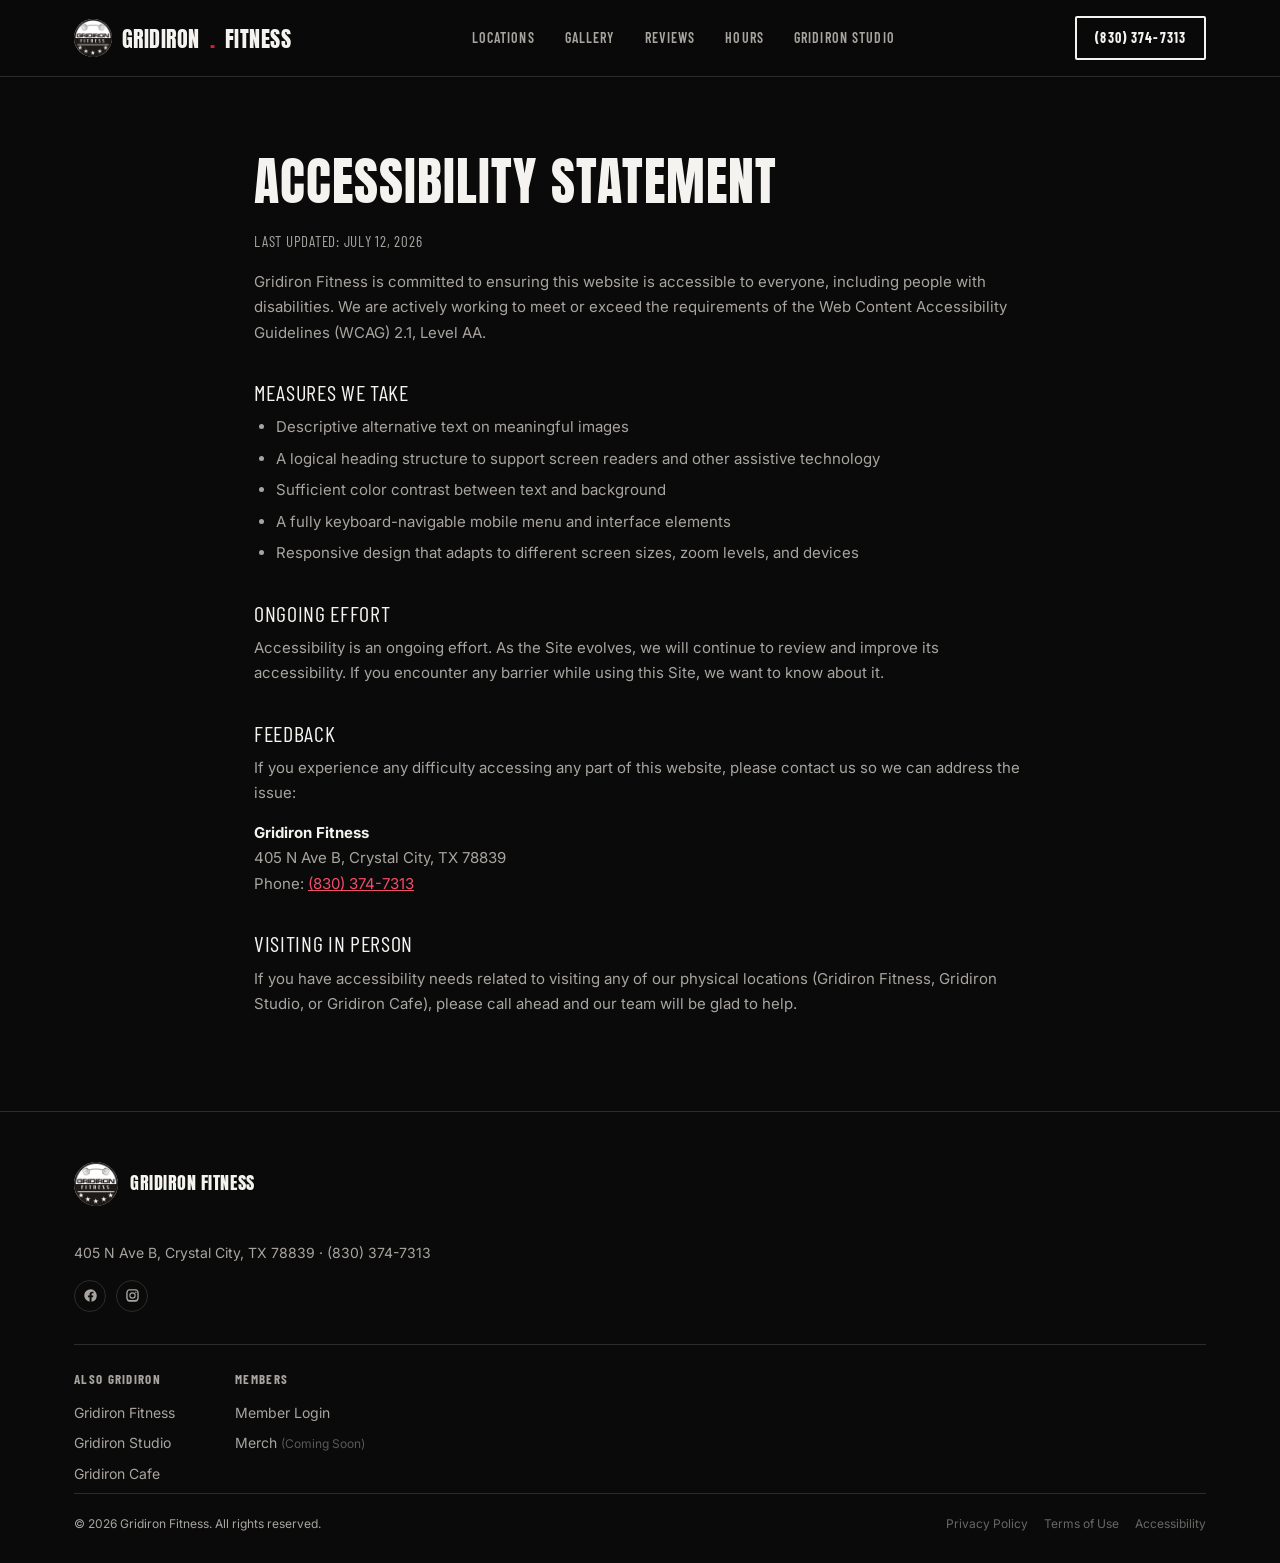
==== commit 1d54d0f0: "new update" ====
--- a/accessibility.html
+++ b/accessibility.html
@@ -26,18 +26,6 @@
       <a href="index.html#reviews">Reviews</a>
       <a href="index.html#location">Hours</a>
       <a href="studio.html">Gridiron Studio</a>
-      <a href="members.html">Members Portal</a>
-      <div class="nav-dropdown" id="merchDropdown">
-        <button type="button" class="nav-dropdown-trigger" id="merchTrigger" aria-haspopup="true" aria-expanded="false">
-          Merch
-          <svg viewBox="0 0 12 8" fill="none"><path d="M1 1L6 6L11 1" stroke="currentColor" stroke-width="1.5"/></svg>
-        </button>
-        <div class="nav-dropdown-panel">
-          <span class="facility-tag">Gridiron Gear</span>
-          <h4>Coming Soon</h4>
-          <p class="schedule-note">Our merch store is on the way — check back soon for hoodies, tees, and more.</p>
-        </div>
-      </div>
     </div>
     <a href="tel:+18303747313" class="nav-cta">(830) 374-7313</a>
     <button class="burger" id="burgerBtn" aria-label="Open menu">
@@ -50,17 +38,6 @@
     <a href="index.html#reviews">Reviews</a>
     <a href="index.html#location">Hours</a>
     <a href="studio.html">Gridiron Studio</a>
-    <a href="members.html">Members Portal</a>
-    <div class="mobile-dropdown" id="mobileMerchDropdown">
-      <button type="button" class="mobile-dropdown-trigger" id="mobileMerchTrigger" aria-expanded="false">
-        Merch
-        <svg viewBox="0 0 12 8" fill="none"><path d="M1 1L6 6L11 1" stroke="currentColor" stroke-width="1.5"/></svg>
-      </button>
-      <div class="mobile-dropdown-panel">
-        <p class="schedule-note">Our merch store is on the way — check back soon for hoodies, tees, and more.</p>
-      </div>
-    </div>
-    <a href="tel:+18303747313" class="cta">Call (830) 374-7313</a>
   </div>
 </header>
 
@@ -68,7 +45,7 @@
   <div class="wrap">
 
     <h1>Accessibility Statement</h1>
-    <p class="legal-updated">Last Updated: June 20, 2026</p>
+    <p class="legal-updated">Last Updated: July 12, 2026</p>
 
     <p>Gridiron Fitness is committed to ensuring this website is accessible to everyone, including people with disabilities. We are actively working to meet or exceed the requirements of the Web Content Accessibility Guidelines (WCAG) 2.1, Level AA.</p>
 
@@ -98,34 +75,25 @@
 
 <footer>
   <div class="wrap">
-    <div class="footer-brand">
-      <img src="images/gridiron-fitness-logo-2.webp" alt="Gridiron Fitness logo" class="footer-logo">
-      <span>GRIDIRON FITNESS</span>
+    <div class="footer-main">
+      <div class="footer-brand">
+        <img src="images/gridiron-fitness-logo-2.webp" alt="Gridiron Fitness logo" class="footer-logo">
+        <span>GRIDIRON FITNESS</span>
+      </div>
+      <p class="footer-current-info">405 N Ave B, Crystal City, TX 78839 · <a href="tel:+18303747313">(830) 374-7313</a></p>
+      <div class="footer-social-icons"><a href="https://www.facebook.com/gridironfitnesstx/" target="_blank" rel="noopener" aria-label="Facebook"><svg viewBox="0 0 24 24" fill="currentColor"><path d="M22 12a10 10 0 1 0-11.5 9.9v-7H7.9V12h2.6V9.8c0-2.6 1.5-4 3.9-4 1.1 0 2.3.2 2.3.2v2.5h-1.3c-1.3 0-1.7.8-1.7 1.6V12h2.8l-.4 2.9h-2.4v7A10 10 0 0 0 22 12z"/></svg></a><a href="https://www.instagram.com/gridironfitness830/" target="_blank" rel="noopener" aria-label="Instagram"><svg viewBox="0 0 24 24" fill="currentColor"><path d="M12 2c2.72 0 3.06.01 4.12.06 1.07.05 1.79.22 2.43.46.66.26 1.21.6 1.77 1.15.55.56.9 1.11 1.15 1.77.24.64.41 1.36.46 2.43.05 1.06.06 1.4.06 4.12s-.01 3.06-.06 4.12c-.05 1.07-.22 1.79-.46 2.43a4.9 4.9 0 0 1-1.15 1.77c-.56.55-1.11.9-1.77 1.15-.64.24-1.36.41-2.43.46-1.06.05-1.4.06-4.12.06s-3.06-.01-4.12-.06c-1.07-.05-1.79-.22-2.43-.46a4.9 4.9 0 0 1-1.77-1.15 4.9 4.9 0 0 1-1.15-1.77c-.24-.64-.41-1.36-.46-2.43C2.01 15.06 2 14.72 2 12s.01-3.06.06-4.12c.05-1.07.22-1.79.46-2.43.26-.66.6-1.21 1.15-1.77A4.9 4.9 0 0 1 5.44 2.53c.64-.24 1.36-.41 2.43-.46C8.94 2.01 9.28 2 12 2zm0 1.8c-2.67 0-2.99.01-4.04.06-.87.04-1.34.19-1.66.31-.42.16-.72.36-1.03.67-.31.31-.51.61-.67 1.03-.12.32-.27.79-.31 1.66-.05 1.05-.06 1.37-.06 4.04s.01 2.99.06 4.04c.04.87.19 1.34.31 1.66.16.42.36.72.67 1.03.31.31.61.51 1.03.67.32.12.79.27 1.66.31 1.05.05 1.37.06 4.04.06s2.99-.01 4.04-.06c.87-.04 1.34-.19 1.66-.31.42-.16.72-.36 1.03-.67.31-.31.51-.61.67-1.03.12-.32.27-.79.31-1.66.05-1.05.06-1.37.06-4.04s-.01-2.99-.06-4.04c-.04-.87-.19-1.34-.31-1.66a2.78 2.78 0 0 0-.67-1.03 2.78 2.78 0 0 0-1.03-.67c-.32-.12-.79-.27-1.66-.31-1.05-.05-1.37-.06-4.04-.06zM12 6.87a5.13 5.13 0 1 1 0 10.26 5.13 5.13 0 0 1 0-10.26zm0 1.8a3.33 3.33 0 1 0 0 6.66 3.33 3.33 0 0 0 0-6.66zm6.54-2a1.2 1.2 0 1 1-2.4 0 1.2 1.2 0 0 1 2.4 0z"/></svg></a></div>
     </div>
-    <div class="footer-grid">
-      <div class="footer-col">
-        <h4>Gridiron Fitness</h4>
-        <p>405 N Ave B<br>Crystal City, TX 78839</p>
-        <a href="tel:+18303747313">(830) 374-7313</a>
-        <div class="footer-social-icons"><a href="https://www.facebook.com/gridironfitnesstx/" target="_blank" rel="noopener" aria-label="Facebook"><svg viewBox="0 0 24 24" fill="currentColor"><path d="M22 12a10 10 0 1 0-11.5 9.9v-7H7.9V12h2.6V9.8c0-2.6 1.5-4 3.9-4 1.1 0 2.3.2 2.3.2v2.5h-1.3c-1.3 0-1.7.8-1.7 1.6V12h2.8l-.4 2.9h-2.4v7A10 10 0 0 0 22 12z"/></svg></a><a href="https://www.instagram.com/gridironfitness830/" target="_blank" rel="noopener" aria-label="Instagram"><svg viewBox="0 0 24 24" fill="currentColor"><path d="M12 2c2.72 0 3.06.01 4.12.06 1.07.05 1.79.22 2.43.46.66.26 1.21.6 1.77 1.15.55.56.9 1.11 1.15 1.77.24.64.41 1.36.46 2.43.05 1.06.06 1.4.06 4.12s-.01 3.06-.06 4.12c-.05 1.07-.22 1.79-.46 2.43a4.9 4.9 0 0 1-1.15 1.77c-.56.55-1.11.9-1.77 1.15-.64.24-1.36.41-2.43.46-1.06.05-1.4.06-4.12.06s-3.06-.01-4.12-.06c-1.07-.05-1.79-.22-2.43-.46a4.9 4.9 0 0 1-1.77-1.15 4.9 4.9 0 0 1-1.15-1.77c-.24-.64-.41-1.36-.46-2.43C2.01 15.06 2 14.72 2 12s.01-3.06.06-4.12c.05-1.07.22-1.79.46-2.43.26-.66.6-1.21 1.15-1.77A4.9 4.9 0 0 1 5.44 2.53c.64-.24 1.36-.41 2.43-.46C8.94 2.01 9.28 2 12 2zm0 1.8c-2.67 0-2.99.01-4.04.06-.87.04-1.34.19-1.66.31-.42.16-.72.36-1.03.67-.31.31-.51.61-.67 1.03-.12.32-.27.79-.31 1.66-.05 1.05-.06 1.37-.06 4.04s.01 2.99.06 4.04c.04.87.19 1.34.31 1.66.16.42.36.72.67 1.03.31.31.61.51 1.03.67.32.12.79.27 1.66.31 1.05.05 1.37.06 4.04.06s2.99-.01 4.04-.06c.87-.04 1.34-.19 1.66-.31.42-.16.72-.36 1.03-.67.31-.31.51-.61.67-1.03.12-.32.27-.79.31-1.66.05-1.05.06-1.37.06-4.04s-.01-2.99-.06-4.04c-.04-.87-.19-1.34-.31-1.66a2.78 2.78 0 0 0-.67-1.03 2.78 2.78 0 0 0-1.03-.67c-.32-.12-.79-.27-1.66-.31-1.05-.05-1.37-.06-4.04-.06zM12 6.87a5.13 5.13 0 1 1 0 10.26 5.13 5.13 0 0 1 0-10.26zm0 1.8a3.33 3.33 0 1 0 0 6.66 3.33 3.33 0 0 0 0-6.66zm6.54-2a1.2 1.2 0 1 1-2.4 0 1.2 1.2 0 0 1 2.4 0z"/></svg></a></div>
+    <div class="footer-links-row">
+      <div class="footer-also">
+        <h4>Also Gridiron</h4>
+        <a href="index.html">Gridiron Fitness</a>
+        <a href="studio.html">Gridiron Studio</a>
+        <a href="cafe.html">Gridiron Cafe</a>
       </div>
-      <div class="footer-col">
-        <h4><a href="studio.html">Gridiron Studio</a></h4>
-        <p>422 E Zavala St<br>Crystal City, TX 78839</p>
-        <a href="tel:+18303747313">(830) 374-7313</a>
-        <div class="footer-social-icons"><a href="https://www.facebook.com/gridironfitnesstx/" target="_blank" rel="noopener" aria-label="Facebook"><svg viewBox="0 0 24 24" fill="currentColor"><path d="M22 12a10 10 0 1 0-11.5 9.9v-7H7.9V12h2.6V9.8c0-2.6 1.5-4 3.9-4 1.1 0 2.3.2 2.3.2v2.5h-1.3c-1.3 0-1.7.8-1.7 1.6V12h2.8l-.4 2.9h-2.4v7A10 10 0 0 0 22 12z"/></svg></a><a href="https://www.instagram.com/gridironfitness830/" target="_blank" rel="noopener" aria-label="Instagram"><svg viewBox="0 0 24 24" fill="currentColor"><path d="M12 2c2.72 0 3.06.01 4.12.06 1.07.05 1.79.22 2.43.46.66.26 1.21.6 1.77 1.15.55.56.9 1.11 1.15 1.77.24.64.41 1.36.46 2.43.05 1.06.06 1.4.06 4.12s-.01 3.06-.06 4.12c-.05 1.07-.22 1.79-.46 2.43a4.9 4.9 0 0 1-1.15 1.77c-.56.55-1.11.9-1.77 1.15-.64.24-1.36.41-2.43.46-1.06.05-1.4.06-4.12.06s-3.06-.01-4.12-.06c-1.07-.05-1.79-.22-2.43-.46a4.9 4.9 0 0 1-1.77-1.15 4.9 4.9 0 0 1-1.15-1.77c-.24-.64-.41-1.36-.46-2.43C2.01 15.06 2 14.72 2 12s.01-3.06.06-4.12c.05-1.07.22-1.79.46-2.43.26-.66.6-1.21 1.15-1.77A4.9 4.9 0 0 1 5.44 2.53c.64-.24 1.36-.41 2.43-.46C8.94 2.01 9.28 2 12 2zm0 1.8c-2.67 0-2.99.01-4.04.06-.87.04-1.34.19-1.66.31-.42.16-.72.36-1.03.67-.31.31-.51.61-.67 1.03-.12.32-.27.79-.31 1.66-.05 1.05-.06 1.37-.06 4.04s.01 2.99.06 4.04c.04.87.19 1.34.31 1.66.16.42.36.72.67 1.03.31.31.61.51 1.03.67.32.12.79.27 1.66.31 1.05.05 1.37.06 4.04.06s2.99-.01 4.04-.06c.87-.04 1.34-.19 1.66-.31.42-.16.72-.36 1.03-.67.31-.31.51-.61.67-1.03.12-.32.27-.79.31-1.66.05-1.05.06-1.37.06-4.04s-.01-2.99-.06-4.04c-.04-.87-.19-1.34-.31-1.66a2.78 2.78 0 0 0-.67-1.03 2.78 2.78 0 0 0-1.03-.67c-.32-.12-.79-.27-1.66-.31-1.05-.05-1.37-.06-4.04-.06zM12 6.87a5.13 5.13 0 1 1 0 10.26 5.13 5.13 0 0 1 0-10.26zm0 1.8a3.33 3.33 0 1 0 0 6.66 3.33 3.33 0 0 0 0-6.66zm6.54-2a1.2 1.2 0 1 1-2.4 0 1.2 1.2 0 0 1 2.4 0z"/></svg></a></div>
-      </div>
-      <div class="footer-col">
-        <h4>Gridiron Cafe</h4>
-        <p>2206 US-83<br>Crystal City, TX 78839</p>
-        <a href="tel:+18304485051">(830) 448-5051</a>
-        <div class="footer-social-icons"><a href="https://www.facebook.com/GridironNutrition830/" target="_blank" rel="noopener" aria-label="Facebook"><svg viewBox="0 0 24 24" fill="currentColor"><path d="M22 12a10 10 0 1 0-11.5 9.9v-7H7.9V12h2.6V9.8c0-2.6 1.5-4 3.9-4 1.1 0 2.3.2 2.3.2v2.5h-1.3c-1.3 0-1.7.8-1.7 1.6V12h2.8l-.4 2.9h-2.4v7A10 10 0 0 0 22 12z"/></svg></a><a href="https://www.instagram.com/gridiron_cafe/" target="_blank" rel="noopener" aria-label="Instagram"><svg viewBox="0 0 24 24" fill="currentColor"><path d="M12 2c2.72 0 3.06.01 4.12.06 1.07.05 1.79.22 2.43.46.66.26 1.21.6 1.77 1.15.55.56.9 1.11 1.15 1.77.24.64.41 1.36.46 2.43.05 1.06.06 1.4.06 4.12s-.01 3.06-.06 4.12c-.05 1.07-.22 1.79-.46 2.43a4.9 4.9 0 0 1-1.15 1.77c-.56.55-1.11.9-1.77 1.15-.64.24-1.36.41-2.43.46-1.06.05-1.4.06-4.12.06s-3.06-.01-4.12-.06c-1.07-.05-1.79-.22-2.43-.46a4.9 4.9 0 0 1-1.77-1.15 4.9 4.9 0 0 1-1.15-1.77c-.24-.64-.41-1.36-.46-2.43C2.01 15.06 2 14.72 2 12s.01-3.06.06-4.12c.05-1.07.22-1.79.46-2.43.26-.66.6-1.21 1.15-1.77A4.9 4.9 0 0 1 5.44 2.53c.64-.24 1.36-.41 2.43-.46C8.94 2.01 9.28 2 12 2zm0 1.8c-2.67 0-2.99.01-4.04.06-.87.04-1.34.19-1.66.31-.42.16-.72.36-1.03.67-.31.31-.51.61-.67 1.03-.12.32-.27.79-.31 1.66-.05 1.05-.06 1.37-.06 4.04s.01 2.99.06 4.04c.04.87.19 1.34.31 1.66.16.42.36.72.67 1.03.31.31.61.51 1.03.67.32.12.79.27 1.66.31 1.05.05 1.37.06 4.04.06s2.99-.01 4.04-.06c.87-.04 1.34-.19 1.66-.31.42-.16.72-.36 1.03-.67.31-.31.51-.61.67-1.03.12-.32.27-.79.31-1.66.05-1.05.06-1.37.06-4.04s-.01-2.99-.06-4.04c-.04-.87-.19-1.34-.31-1.66a2.78 2.78 0 0 0-.67-1.03 2.78 2.78 0 0 0-1.03-.67c-.32-.12-.79-.27-1.66-.31-1.05-.05-1.37-.06-4.04-.06zM12 6.87a5.13 5.13 0 1 1 0 10.26 5.13 5.13 0 0 1 0-10.26zm0 1.8a3.33 3.33 0 1 0 0 6.66 3.33 3.33 0 0 0 0-6.66zm6.54-2a1.2 1.2 0 1 1-2.4 0 1.2 1.2 0 0 1 2.4 0z"/></svg></a></div>
-      </div>
-      <div class="footer-col">
-        <h4>Gridiron Cafe – Carrizo</h4>
-        <p>407 E Nopal St<br>Carrizo Springs, TX 78834</p>
-        <a href="tel:+18302190058">(830) 219-0058</a>
-        <div class="footer-social-icons"><a href="https://facebook.com/gridironcafecs" target="_blank" rel="noopener" aria-label="Facebook"><svg viewBox="0 0 24 24" fill="currentColor"><path d="M22 12a10 10 0 1 0-11.5 9.9v-7H7.9V12h2.6V9.8c0-2.6 1.5-4 3.9-4 1.1 0 2.3.2 2.3.2v2.5h-1.3c-1.3 0-1.7.8-1.7 1.6V12h2.8l-.4 2.9h-2.4v7A10 10 0 0 0 22 12z"/></svg></a></div>
+      <div class="footer-utility">
+        <h4>Members</h4>
+        <a href="members.html">Member Login</a>
+        <span class="footer-merch-note">Merch <em>(Coming Soon)</em></span>
       </div>
     </div>
     <div class="footer-legal">
@@ -151,28 +119,6 @@
 });
 
 
-const merchDropdown = document.getElementById('merchDropdown');
-const merchTrigger = document.getElementById('merchTrigger');
-if(merchTrigger){
-  merchTrigger.addEventListener('click', () => {
-    const isOpen = merchDropdown.classList.toggle('open');
-    merchTrigger.setAttribute('aria-expanded', isOpen);
-  });
-  document.addEventListener('click', (e) => {
-    if(!merchDropdown.contains(e.target)){
-      merchDropdown.classList.remove('open');
-      merchTrigger.setAttribute('aria-expanded', 'false');
-    }
-  });
-}
-const mobileMerchDropdown = document.getElementById('mobileMerchDropdown');
-const mobileMerchTrigger = document.getElementById('mobileMerchTrigger');
-if(mobileMerchTrigger){
-  mobileMerchTrigger.addEventListener('click', () => {
-    const isOpen = mobileMerchDropdown.classList.toggle('open');
-    mobileMerchTrigger.setAttribute('aria-expanded', isOpen);
-  });
-}
 </script>
 
 </body>
--- a/styles.css
+++ b/styles.css
@@ -4,7 +4,8 @@
   --black-3:#1f1f1f;
   --red:#c8102e;
   --red-deep:#7a0c1d;
-  --red-bright:#e0173a;
+  --red-bright: #e0173a;
+  --red-accessible: #f04d6b;
   --white:#f5f3ef;
   --white-dim:#a8a5a0;
   --line: rgba(245,243,239,0.14);
@@ -22,6 +23,10 @@
 }
 img{max-width:100%; display:block;}
 a{color:inherit; text-decoration:none;}
+.sr-only{
+  position:absolute; width:1px; height:1px; padding:0; margin:-1px;
+  overflow:hidden; clip:rect(0,0,0,0); white-space:nowrap; border:0;
+}
 .wrap{max-width:var(--maxw); margin:0 auto; padding:0 24px;}
 .eyebrow{
   font-family:'Barlow Condensed',sans-serif;
@@ -29,7 +34,7 @@
   text-transform:uppercase;
   letter-spacing:0.22em;
   font-size:13px;
-  color:var(--red-bright);
+  color:var(--red-accessible);
 }
 h1,h2,h3{font-family:'Anton',sans-serif; font-weight:400; letter-spacing:0.01em; text-transform:uppercase;}
 h2{font-size:clamp(28px,4.5vw,46px); margin-bottom:14px; line-height:1.05;}
@@ -62,6 +67,8 @@
 .btn-primary:hover{background:var(--red-bright);}
 .btn-outline{border-color:var(--white); color:var(--white); background:transparent;}
 .btn-outline:hover{background:var(--white); color:var(--black);}
+.btn-dimred{border-color:var(--red-deep); color:var(--white); background:rgba(122,12,29,0.18);}
+.btn-dimred:hover{background:var(--red-deep); border-color:var(--red-deep);}
 
 /* NAV */
 header{
@@ -108,7 +115,7 @@
   font-family:'Barlow Condensed',sans-serif; font-weight:600; text-transform:uppercase; letter-spacing:0.08em; font-size:15px;
   color:var(--white-dim);
 }
-.mobile-menu a.cta{color:var(--red-bright);}
+.mobile-menu a.cta{color:var(--red-accessible);}
 
 @media(min-width:880px){
   .nav-links{display:flex;}
@@ -219,6 +226,11 @@
 }
 .hero h1 .accent{color:var(--red-bright);}
 .hero-sub{font-size:18px; max-width:520px; margin-bottom:34px;}
+.hero-conversion-line{
+  font-family:'Barlow Condensed',sans-serif; font-weight:700; text-transform:uppercase; letter-spacing:0.05em;
+  font-size:17px; color:var(--white); margin-top:-20px; margin-bottom:28px;
+  border-left:3px solid var(--red-bright); padding-left:14px;
+}
 .hero-actions{display:flex; flex-wrap:wrap; gap:14px;}
 
 /* Rotating hero headline */
@@ -228,13 +240,25 @@
   .hero h1.rotator{transition:none;}
 }
 
-/* photo upload note for hero (visible only as html comment guidance) */
-.hero-photo-note{
-  margin-top:28px; font-size:13px; color:var(--white-dim);
-  border-left:2px solid var(--red); padding-left:12px;
-}
-
 /* SCOREBOARD STAT STRIP */
+
+.quote-pull{
+  padding:56px 24px; text-align:center; background:var(--black-2);
+  border-bottom:1px solid var(--line);
+}
+.quote-pull-mark{
+  font-family:'Anton',sans-serif; font-size:64px; line-height:1; color:var(--red-bright);
+  opacity:0.4; margin-bottom:-10px;
+}
+.quote-pull-text{
+  font-family:'Anton',sans-serif; font-style:italic; text-transform:none; letter-spacing:0;
+  font-size:clamp(20px,3vw,28px); line-height:1.35; color:var(--white);
+  max-width:760px; margin:0 auto 18px;
+}
+.quote-pull-attribution{
+  font-family:'Barlow Condensed',sans-serif; font-weight:600; text-transform:uppercase; letter-spacing:0.08em;
+  font-size:13px; color:var(--red-accessible);
+}
 .scoreboard{
   background:var(--black-2);
   border-top:1px solid var(--line);
@@ -265,6 +289,20 @@
   .score-cell:nth-child(4n){border-right:none;}
   .score-cell{border-bottom:none;}
 }
+@media(min-width:700px){
+  .studio-stats-grid{grid-template-columns:repeat(3,1fr);}
+  .studio-stats-grid .score-cell:nth-child(2n){border-right:1px solid var(--line);}
+  .studio-stats-grid .score-cell:nth-child(3n){border-right:none;}
+}
+
+.cross-link-row{display:grid; grid-template-columns:1fr; gap:20px;}
+@media(min-width:700px){.cross-link-row{grid-template-columns:repeat(2,1fr);}}
+.cross-link-card{
+  display:flex; flex-direction:column; padding:36px 30px; border:1px solid var(--line); background:var(--black-2);
+  cursor:pointer; transition:border-color .2s, transform .15s;
+}
+.cross-link-card:hover{border-color:var(--red-bright); transform:translateY(-2px);}
+.cross-link-card h3{font-size:26px; margin-bottom:6px;}
 
 /* GALLERY */
 .gallery-grid{
@@ -273,6 +311,11 @@
 .insta-grid{display:grid; grid-template-columns:1fr; gap:20px; justify-items:center;}
 .insta-grid .instagram-media{ width:100% !important; max-width:340px !important; min-width:0 !important; }
 @media(min-width:700px){.gallery-grid{grid-template-columns:repeat(3,1fr);} .insta-grid{grid-template-columns:repeat(3,1fr);}}
+@media(min-width:600px){.gallery-grid-large{grid-template-columns:repeat(2,1fr); gap:20px;}}
+
+.fb-embed-container{display:flex; justify-content:center; width:100%; overflow:hidden;}
+.fb-embed-container .fb-page{width:100% !important; max-width:500px !important;}
+.fb-embed-container iframe{width:100% !important; max-width:500px !important;}
 .gallery-item{
   position:relative; aspect-ratio:4/5; overflow:hidden;
   border:1px solid var(--line); background:var(--black-2);
@@ -293,28 +336,50 @@
 }
 .photo-placeholder small{color:rgba(168,165,160,0.6); font-size:11px;}
 
+.schedule-photo-slot{
+  width:100%;
+  border:1px dashed rgba(245,243,239,0.25);
+  background:var(--black-2);
+  padding:70px 24px;
+  text-align:center;
+  display:flex; flex-direction:column; align-items:center; gap:12px;
+}
+.schedule-photo-slot img{max-width:100%; height:auto; display:block; margin:0 auto;}
+.schedule-photo-slot svg{width:40px; height:40px; opacity:0.5;}
+.schedule-photo-slot p{
+  font-family:'Barlow Condensed',sans-serif; font-weight:600; text-transform:uppercase; letter-spacing:0.06em; font-size:15px;
+  color:var(--white-dim);
+}
+.schedule-photo-slot small{color:rgba(168,165,160,0.6); font-size:12px;}
+
 /* FACILITIES (three spots) */
 .facility-grid{display:grid; grid-template-columns:1fr; gap:20px;}
 @media(min-width:700px){.facility-grid{grid-template-columns:repeat(2,1fr);}}
 @media(min-width:1040px){.facility-grid{grid-template-columns:repeat(2,1fr);}}
 @media(min-width:1280px){.facility-grid{grid-template-columns:repeat(4,1fr);}}
+@media(min-width:1040px){.facility-grid-tight{grid-template-columns:repeat(3,1fr);}}
+.facility-tight-line{color:var(--white-dim); font-size:15px; margin-top:4px;}
+.facility-card-link{cursor:pointer; transition:border-color .2s, transform .15s;}
+.facility-card-link:hover{border-color:var(--red-bright); transform:translateY(-2px);}
 .facility-card{
   padding:36px 30px;
   border:1px solid var(--line);
+  display:flex;
+  flex-direction:column;
 }
 .facility-card.dark{background:var(--black-2);}
 .facility-card.redfill{background:linear-gradient(160deg,var(--red-deep),var(--black-2) 70%);}
 .facility-card.black3{background:var(--black-3);}
 .facility-tag{
   display:inline-block; font-family:'Barlow Condensed',sans-serif; font-weight:700; text-transform:uppercase; letter-spacing:0.1em; font-size:12px;
-  padding:5px 12px; border:1px solid var(--red-bright); color:var(--red-bright); margin-bottom:16px;
+  padding:5px 12px; border:1px solid var(--red-bright); color:var(--red-accessible); margin-bottom:16px;
 }
 .facility-card h3{font-size:26px; margin-bottom:6px;}
 .facility-meta{font-family:'Barlow Condensed',sans-serif; letter-spacing:0.04em; color:var(--white-dim); font-size:14px; margin-bottom:16px;}
 .facility-card ul{list-style:none; margin:18px 0 24px;}
 .facility-card li{padding:7px 0; border-top:1px solid var(--line); color:var(--white-dim); font-size:15px;}
 .facility-card li:first-child{border-top:none;}
-.facility-actions{display:flex; gap:10px; flex-wrap:wrap;}
+.facility-actions{display:flex; gap:10px; flex-wrap:wrap; margin-top:auto; padding-top:20px;}
 
 /* REVIEWS */
 .review-grid{display:grid; grid-template-columns:1fr; gap:18px;}
@@ -353,6 +418,17 @@
 .hours-row{display:flex; justify-content:space-between; padding:8px 0; border-top:1px solid var(--line); font-size:14px; color:var(--white-dim); font-family:'Barlow Condensed',sans-serif; letter-spacing:0.03em;}
 .hours-row:first-of-type{border-top:none;}
 .hours-row span:last-child{color:var(--white);}
+
+.location-single{
+  max-width:480px; margin:0 auto;
+  border:1px solid var(--line); background:var(--black-2);
+  padding:48px 44px; text-align:center;
+}
+.location-single .facility-tag{margin-bottom:18px;}
+.location-single h3{font-size:28px; margin-bottom:10px;}
+.location-single > p{color:var(--white-dim); margin-bottom:28px; font-size:15px;}
+.location-single .hours-row{text-align:left;}
+.location-single .location-single-actions{margin-top:28px; display:flex; gap:12px; justify-content:center; flex-wrap:wrap;}
 
 /* CTA BAND */
 .cta-band{
@@ -394,6 +470,17 @@
 .footer-social-line a{display:inline; margin-bottom:0;}
 .footer-social-line .sep{color:rgba(168,165,160,0.5); margin:0 6px;}
 
+.footer-main{margin-bottom:32px;}
+.footer-current-info{color:var(--white-dim); font-size:14px; margin:14px 0 16px;}
+.footer-current-info a{color:var(--white-dim);}
+.footer-current-info a:hover{color:var(--white);}
+.footer-links-row{display:flex; flex-wrap:wrap; gap:60px; padding-top:24px; border-top:1px solid var(--line);}
+.footer-also h4, .footer-utility h4{font-family:'Barlow Condensed',sans-serif; text-transform:uppercase; letter-spacing:0.1em; font-size:13px; color:var(--white-dim); margin-bottom:12px;}
+.footer-also a, .footer-utility a{display:block; font-size:14px; color:var(--white-dim); margin-bottom:8px;}
+.footer-also a:hover, .footer-utility a:hover{color:var(--white);}
+.footer-merch-note{display:block; font-size:14px; color:var(--white-dim);}
+.footer-merch-note em{font-style:normal; color:rgba(168,165,160,0.5); font-size:12px;}
+
 /* LIGHTBOX */
 .lightbox{
   position:fixed; inset:0; background:rgba(10,10,10,0.94); z-index:500;
@@ -433,6 +520,6 @@
 .legal-page p{ margin-bottom:14px; font-size:15px; line-height:1.7; }
 .legal-page ul{ margin:0 0 14px 22px; }
 .legal-page li{ color:var(--white-dim); font-size:15px; line-height:1.7; margin-bottom:6px; }
-.legal-page a{ color:var(--red-bright); text-decoration:underline; }
+.legal-page a{ color:var(--red-accessible); text-decoration:underline; }
 .legal-page a:hover{ color:var(--white); }
 .legal-page strong{ color:var(--white); }
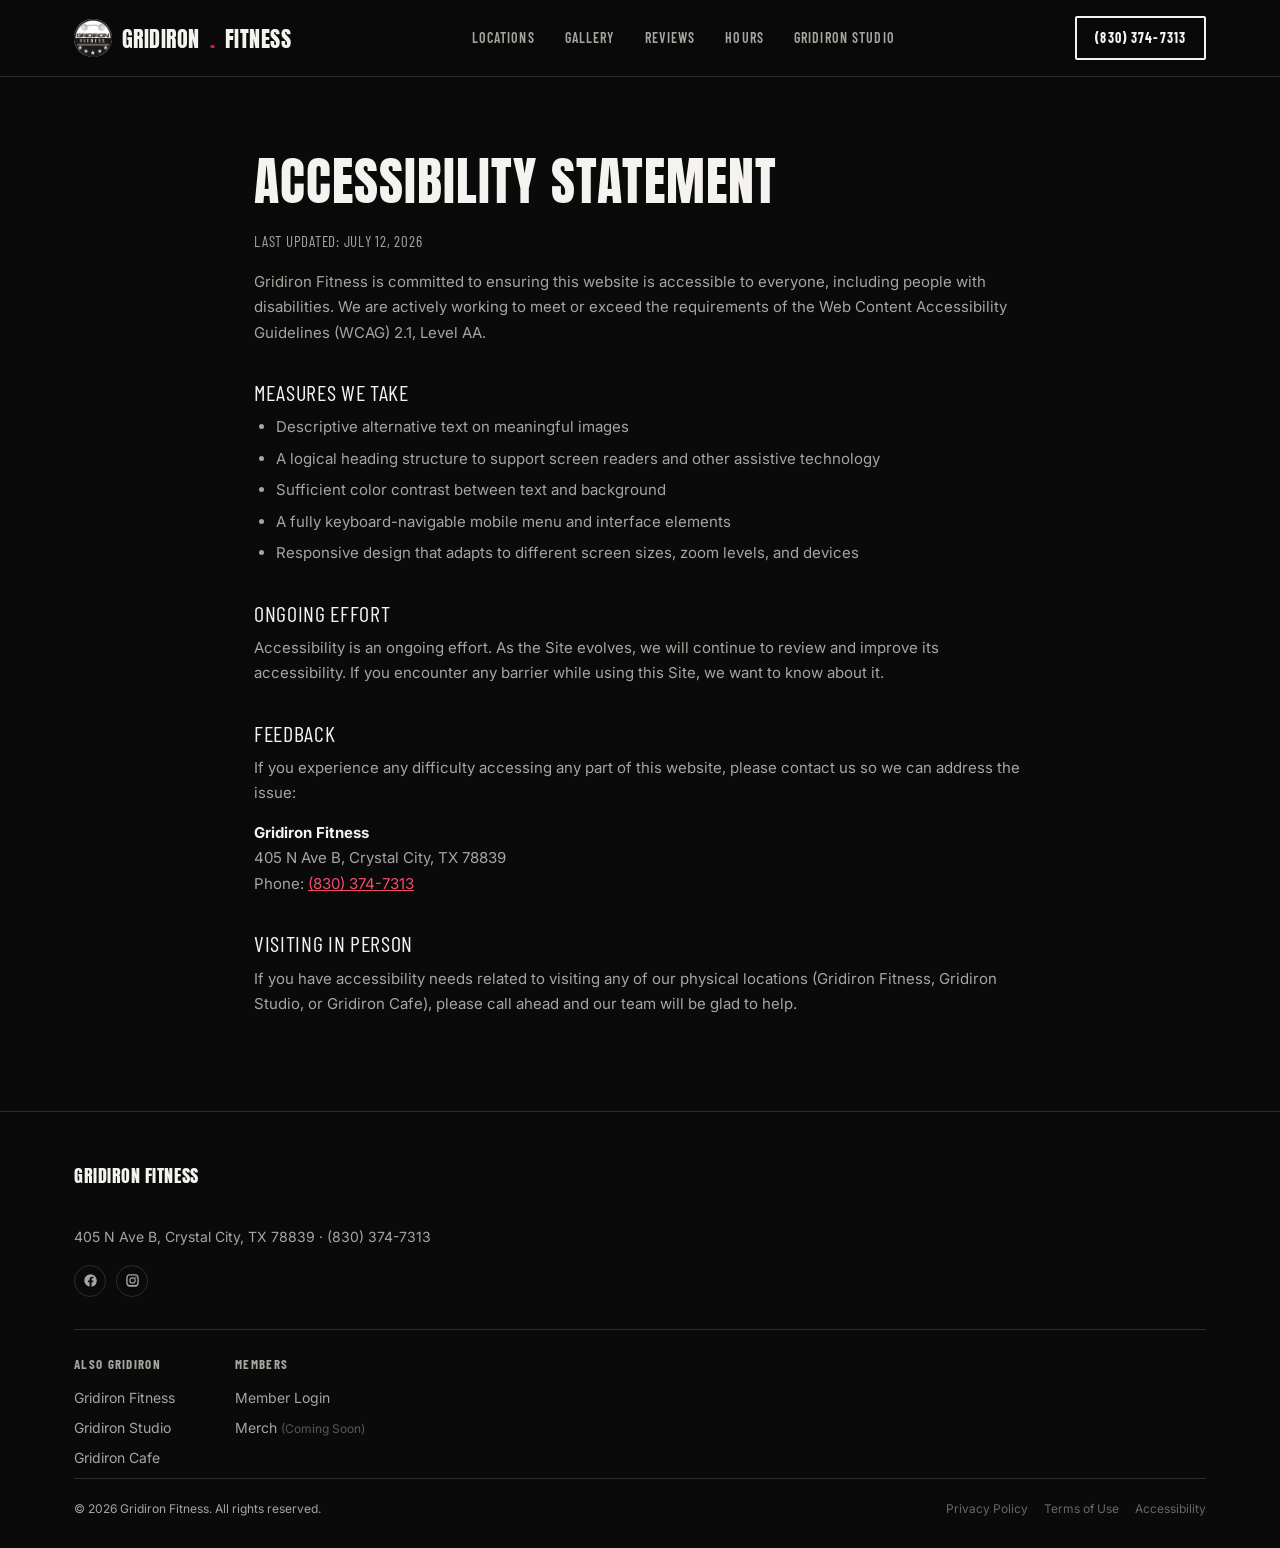
==== commit 993dc422: "updated the logo removed bottom" ====
--- a/accessibility.html
+++ b/accessibility.html
@@ -77,7 +77,6 @@
   <div class="wrap">
     <div class="footer-main">
       <div class="footer-brand">
-        <img src="images/gridiron-fitness-logo-2.webp" alt="Gridiron Fitness logo" class="footer-logo">
         <span>GRIDIRON FITNESS</span>
       </div>
       <p class="footer-current-info">405 N Ave B, Crystal City, TX 78839 · <a href="tel:+18303747313">(830) 374-7313</a></p>
